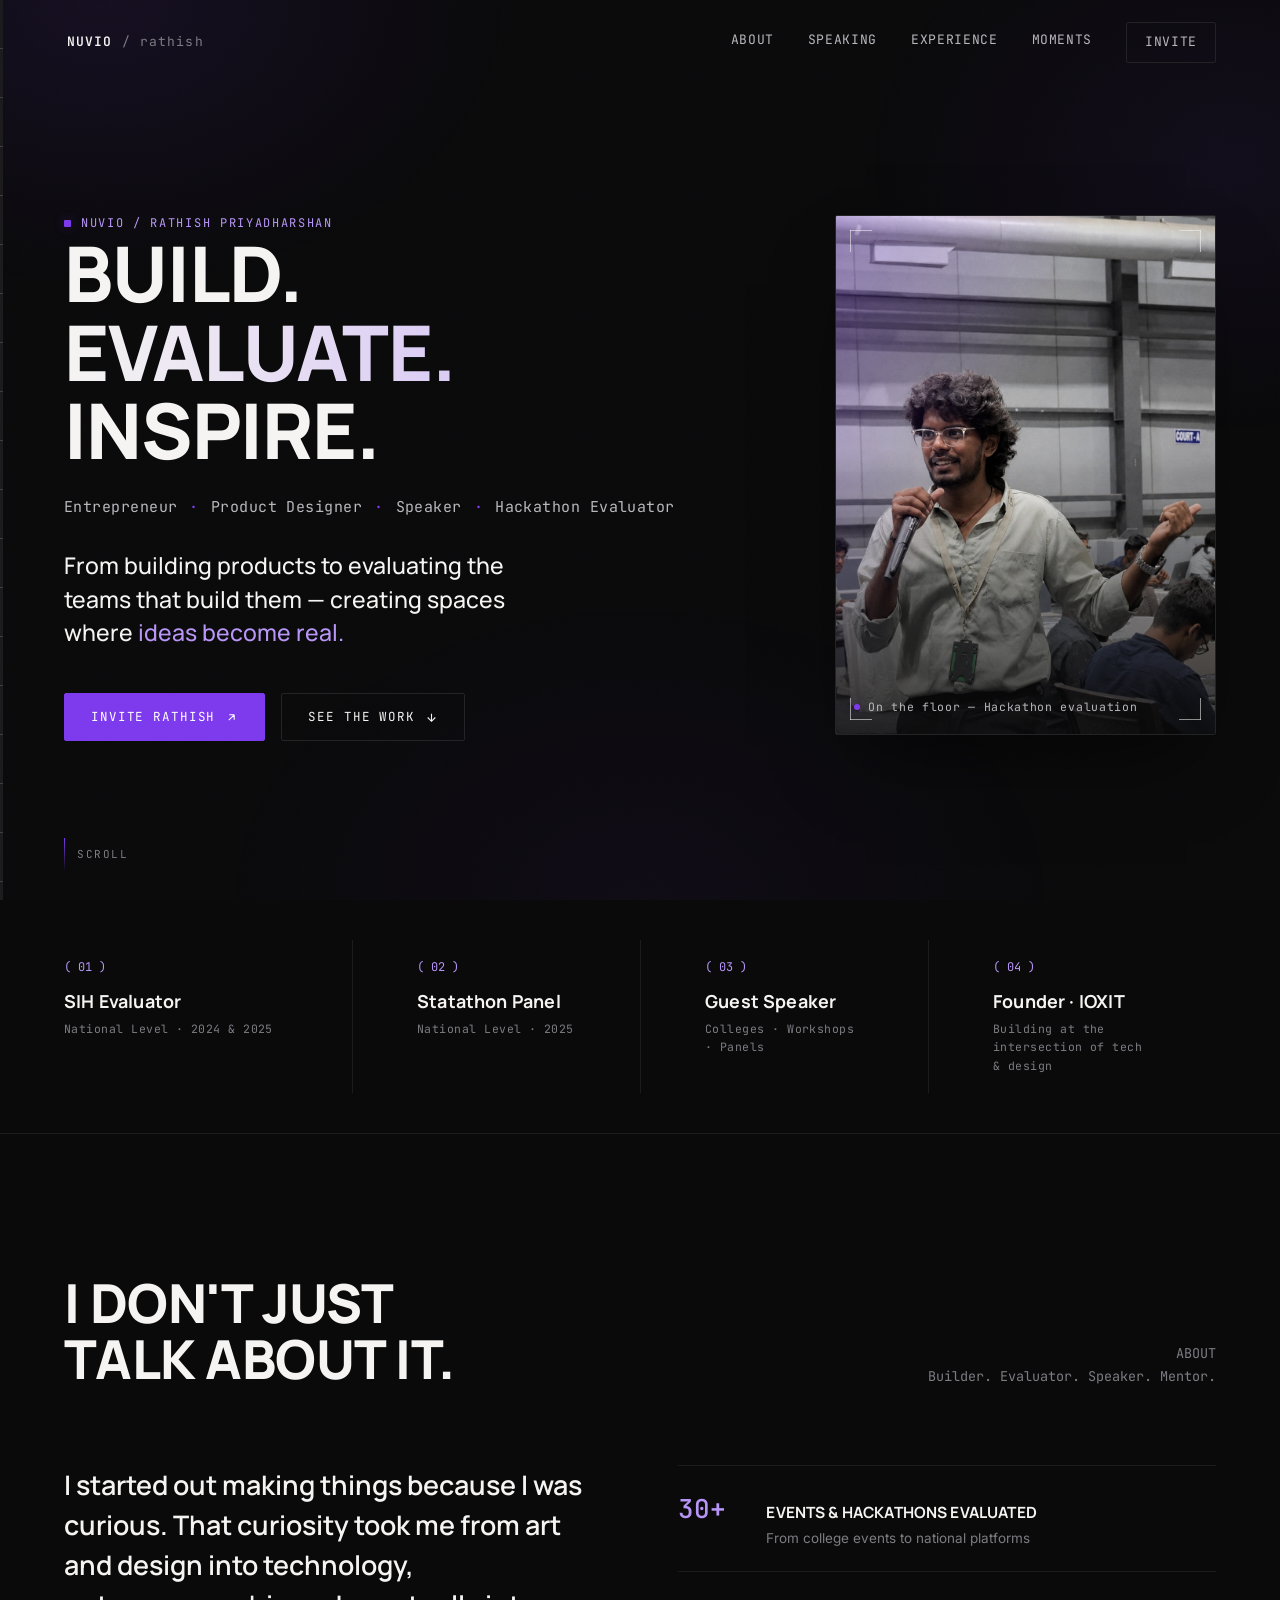
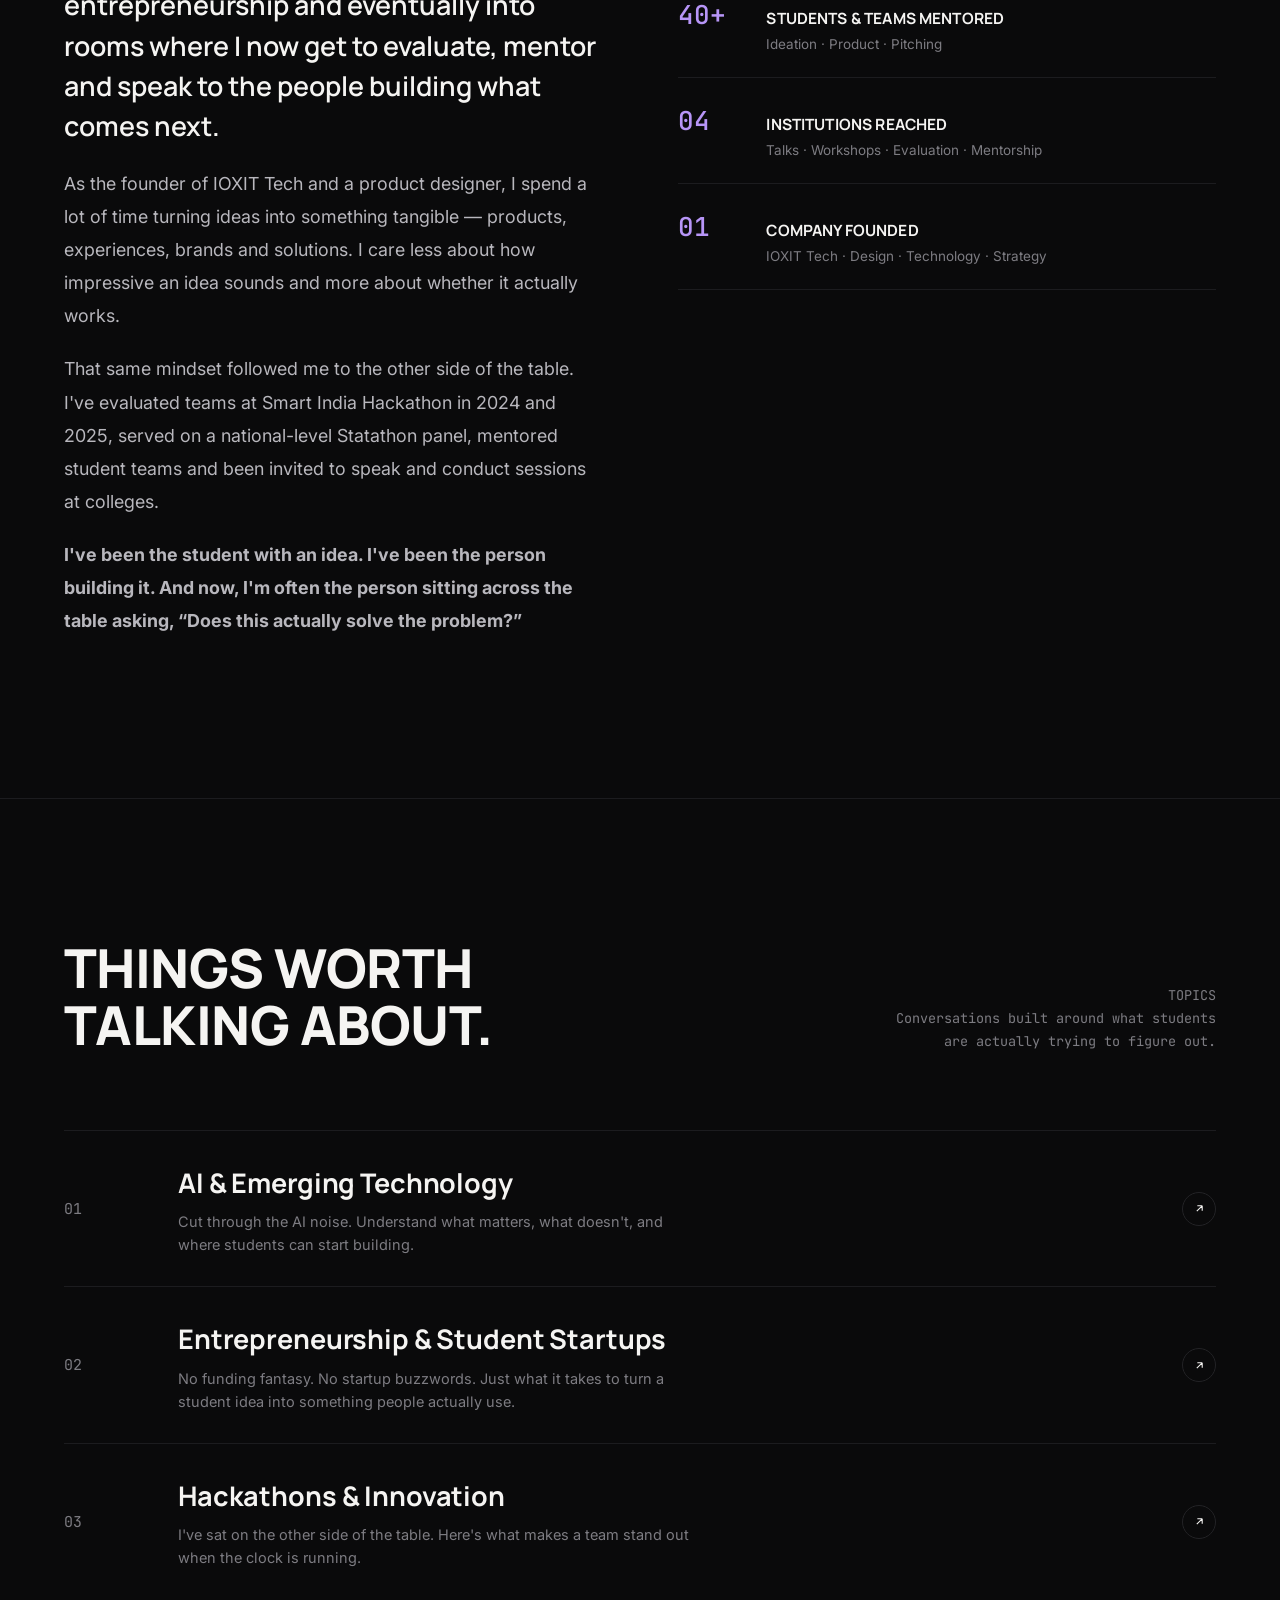
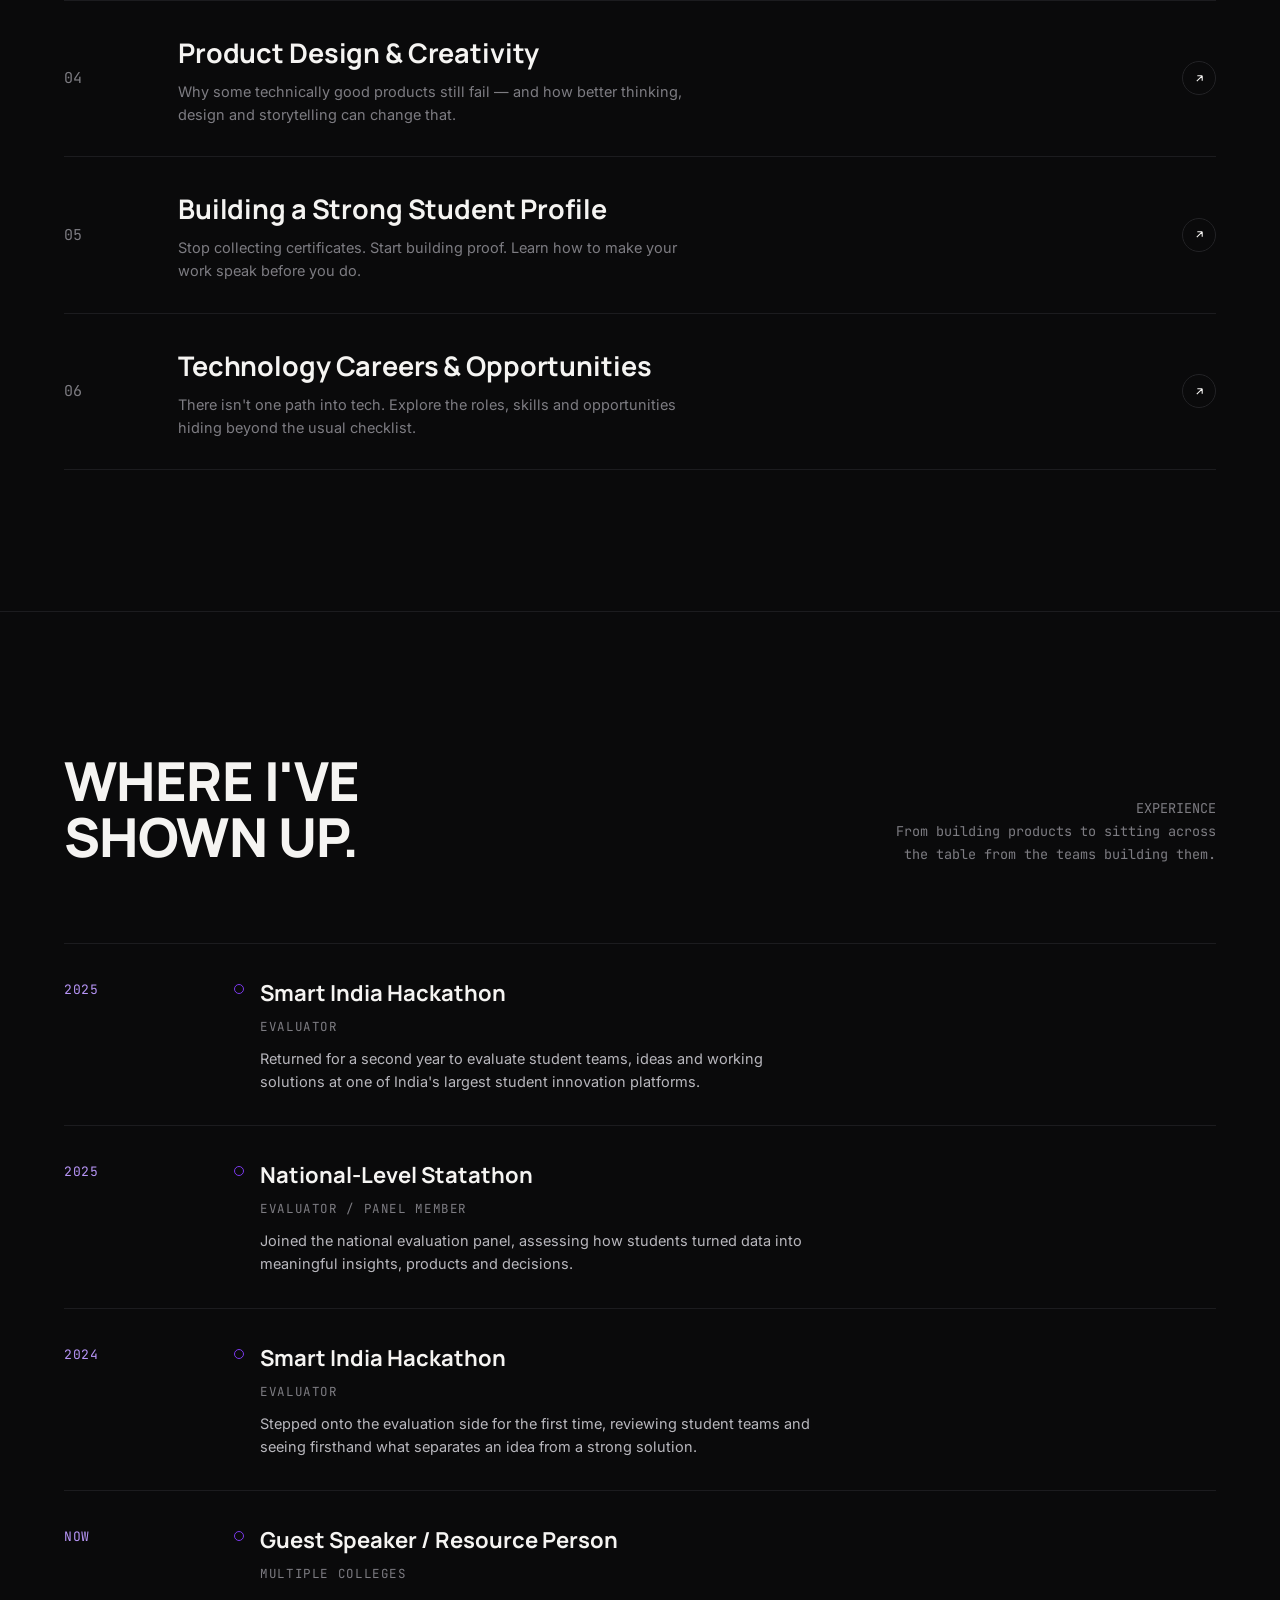
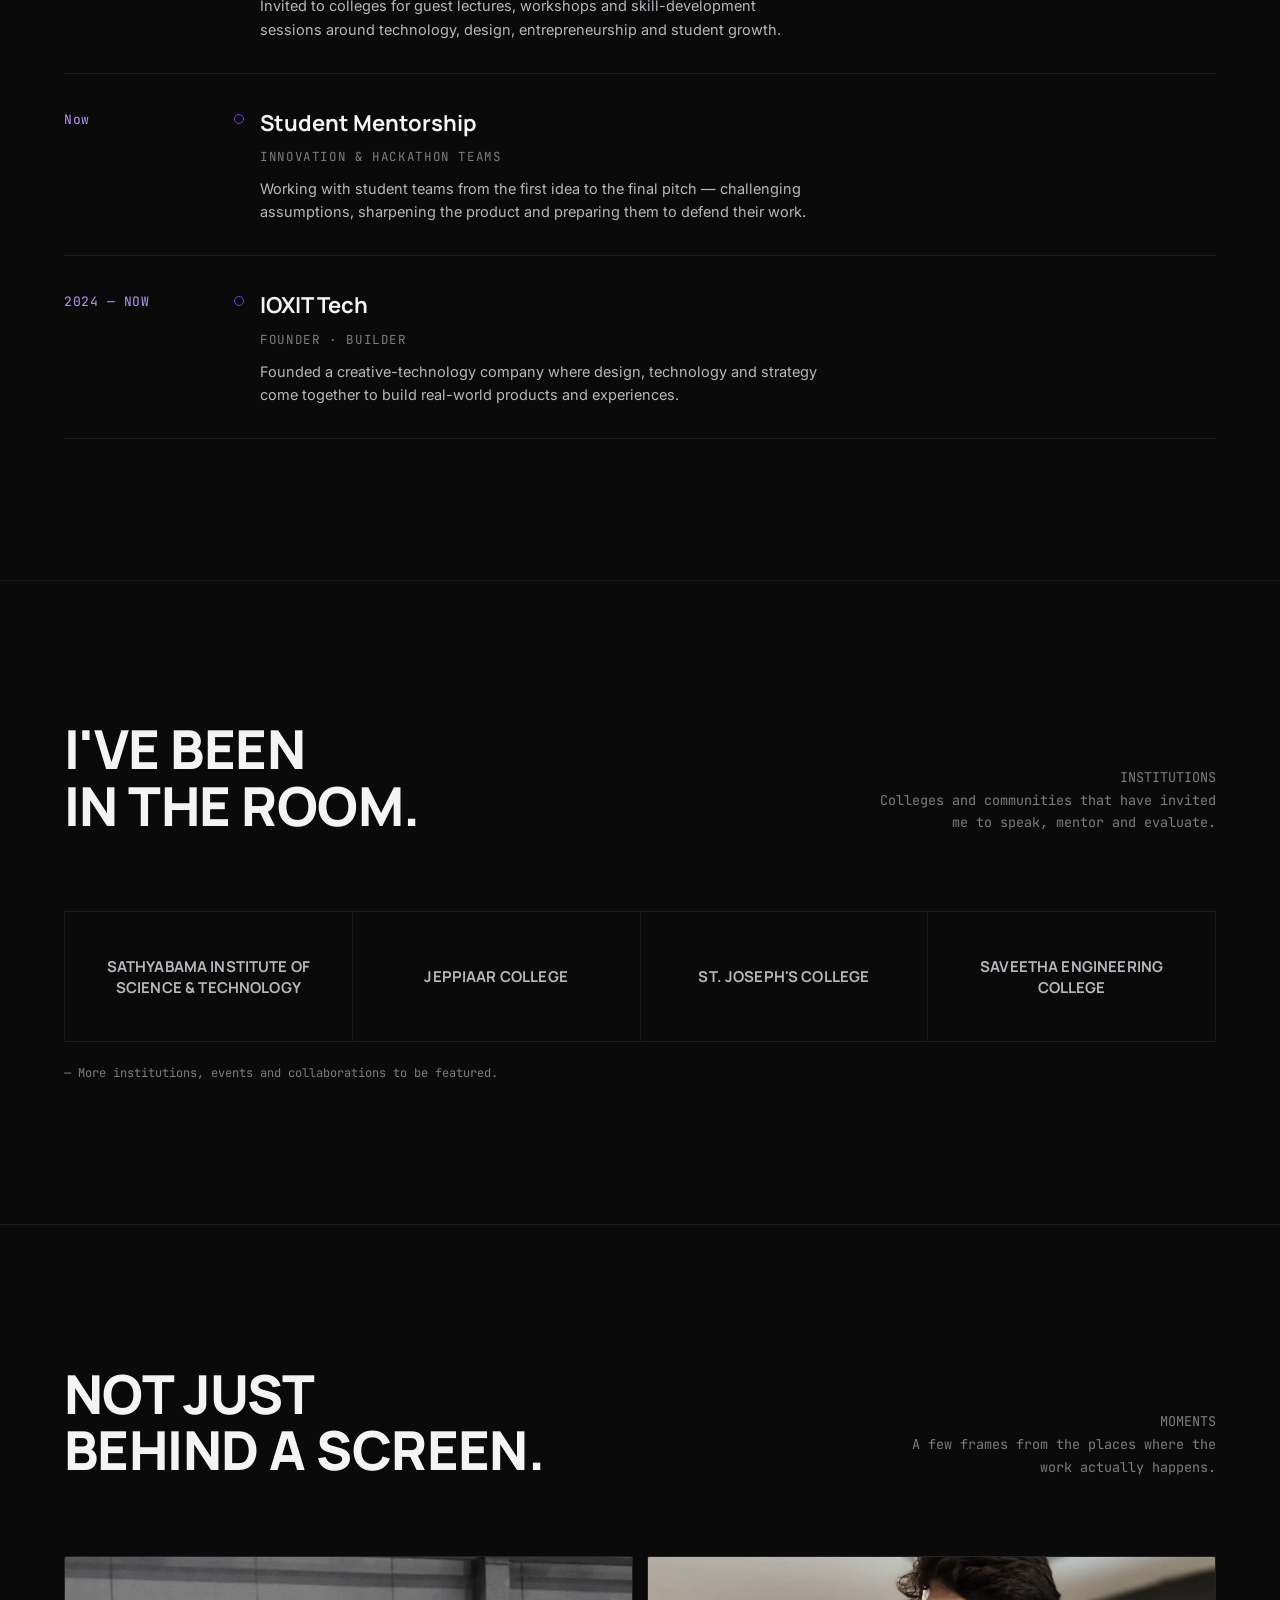
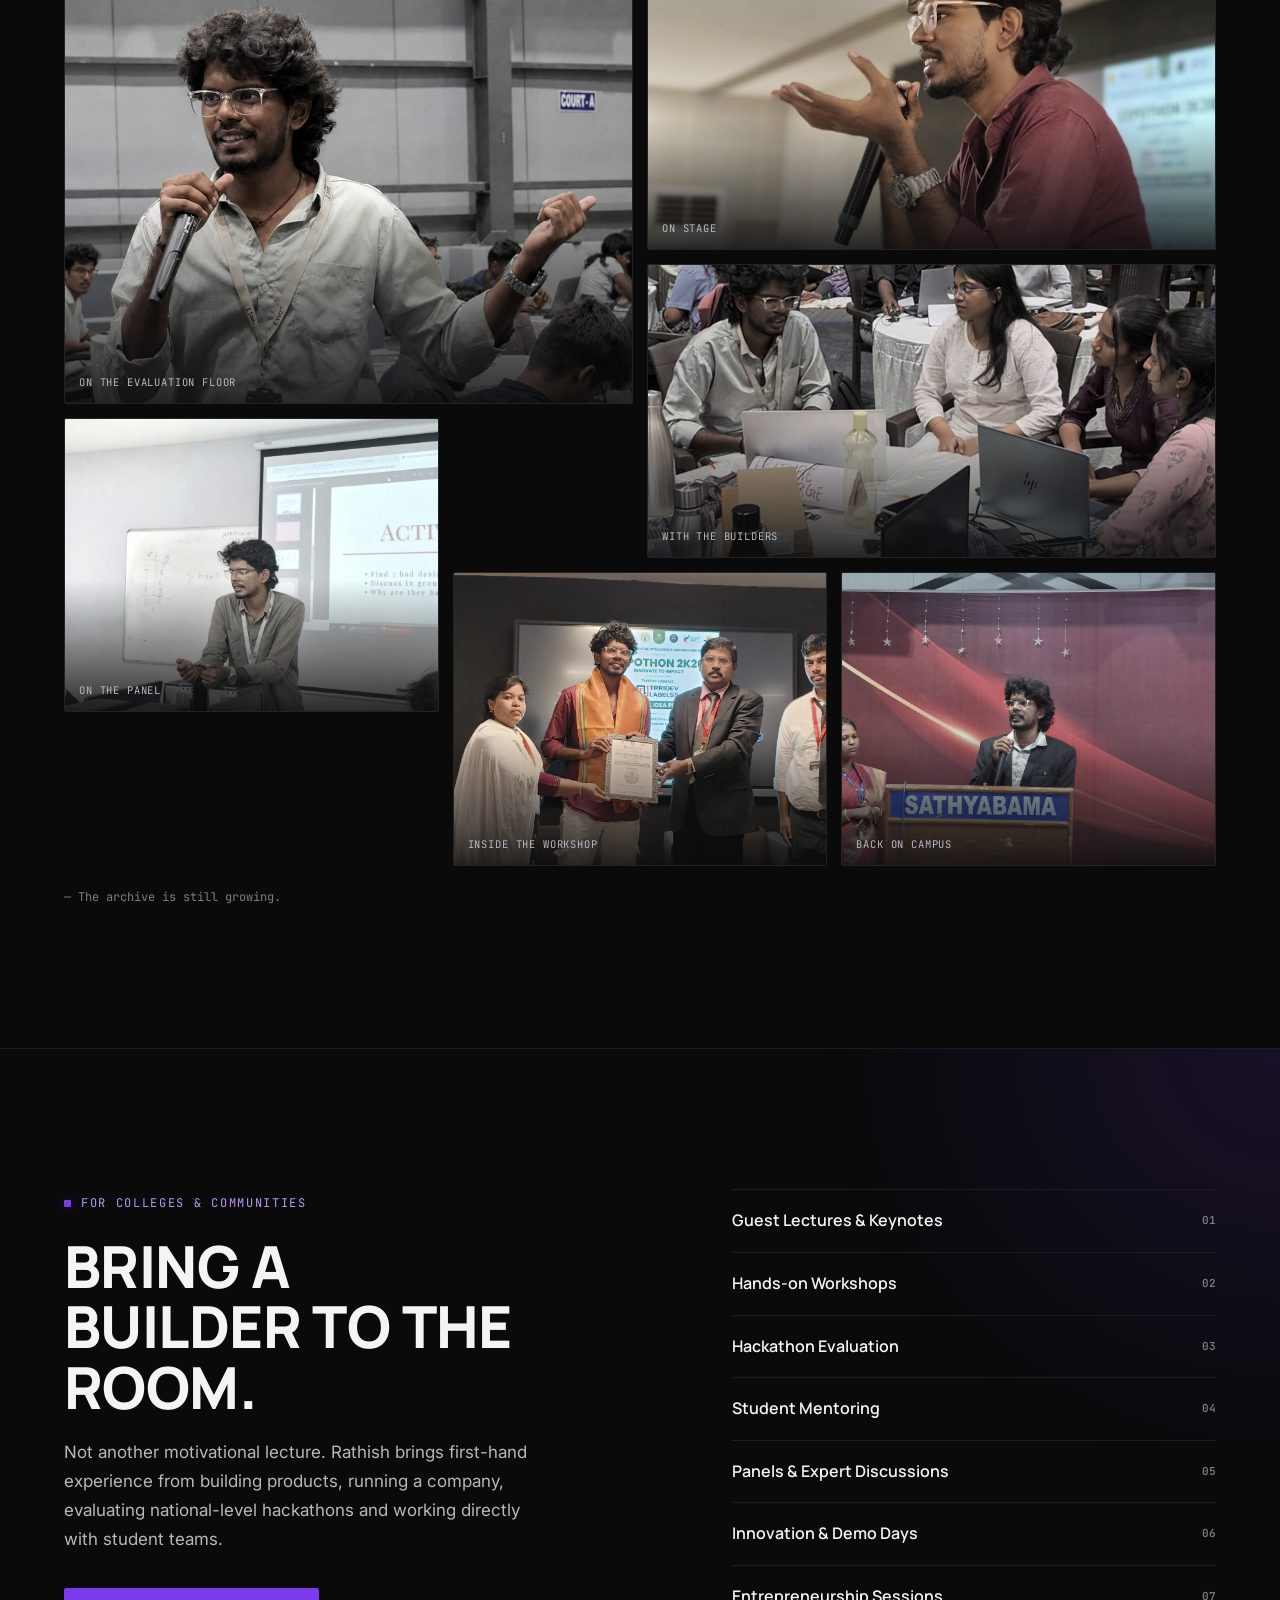
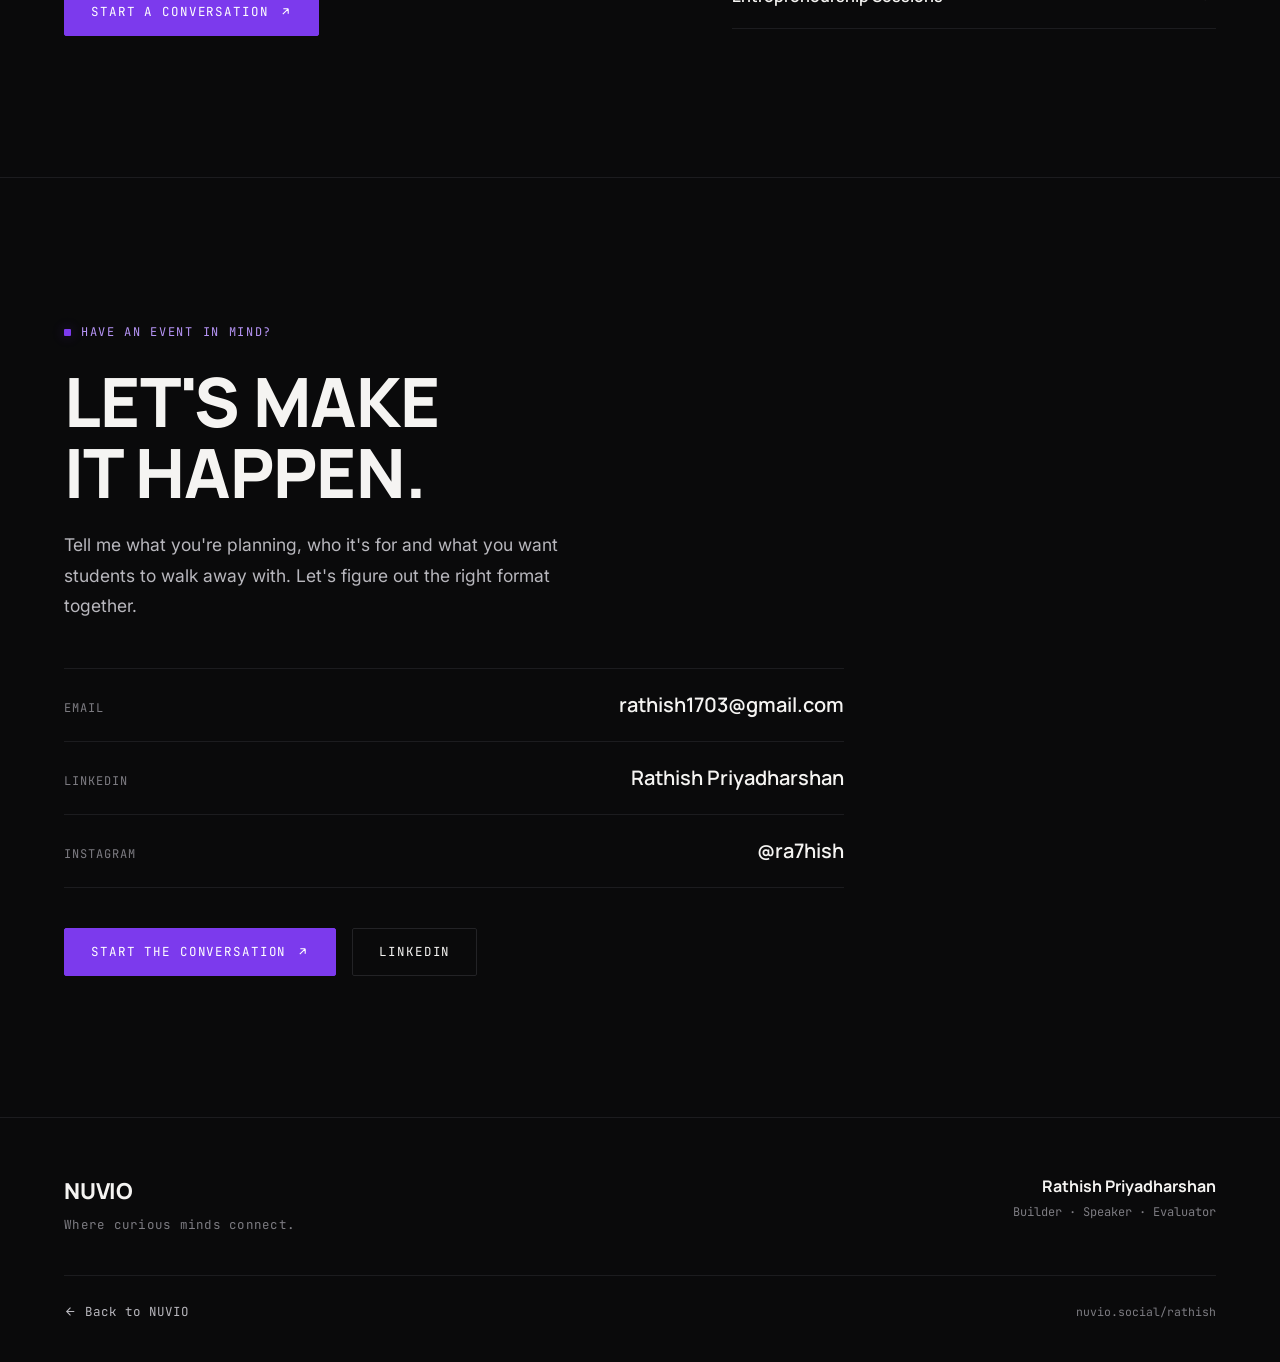
==== Rathish/index.html @ 97711b89 "Add files via upload" ====
<!DOCTYPE html>
<html lang="en">
<head>
<meta charset="UTF-8">
<meta name="viewport" content="width=device-width, initial-scale=1.0">
<title>Rathish Priyadharshan — Speaker Profile | NUVIO</title>
<meta name="description" content="Rathish Priyadharshan — entrepreneur, product designer, speaker and hackathon evaluator. Available for guest lectures, workshops, hackathon evaluation and student mentoring.">
<link rel="stylesheet" href="assets/styles.css">
</head>
<body>

<!-- Signature scroll-progress rail -->
<div class="eval-rail" aria-hidden="true"><div class="eval-rail__fill" id="railFill"></div></div>

<a href="#main" class="skip-link" style="position:absolute;left:-999px;top:0;background:#7C3AED;color:#fff;padding:10px 16px;z-index:100;">Skip to content</a>

<!-- NAV -->
<nav class="nav" id="siteNav">
  <div class="nav__brand"><b>NUVIO</b><span>/ rathish</span></div>
  <div class="nav__links">
    <a href="#about">About</a>
    <a href="#speaking">Speaking</a>
    <a href="#experience">Experience</a>
    <a href="#moments">Moments</a>
    <a href="#contact" class="btn btn-ghost" style="padding:9px 18px;">Invite</a>
  </div>
</nav>

<main id="main">

  <!-- HERO -->
  <header class="hero wrap">
    <div class="hero__grid">
      <div class="hero__copy">
        <span class="eyebrow">NUVIO / RATHISH PRIYADHARSHAN</span>
          <h1 class="hero__name">
            <span class="line"><span>Build.</span></span>
            <span class="line"><span>Evaluate.</span></span>
            <span class="line"><span>Inspire.</span></span>
          </h1>

          <p class="hero__subtitle">
            <span>Entrepreneur</span><span class="sep">·</span>
            <span>Product Designer</span><span class="sep">·</span>
            <span>Speaker</span><span class="sep">·</span>
            <span>Hackathon Evaluator</span>
          </p>

          <p class="hero__statement">
            From building products to evaluating the teams that build them —
            creating spaces where <em>ideas become real.</em>
          </p>
        <div class="hero__ctas">
          <a href="#contact" class="btn btn-primary">Invite Rathish
            <svg viewBox="0 0 24 24" fill="none" stroke="currentColor" stroke-width="2"><path d="M7 17L17 7M17 7H8M17 7V16"/></svg>
          </a>
          <a href="#experience" class="btn btn-ghost">See the work
            <svg viewBox="0 0 24 24" fill="none" stroke="currentColor" stroke-width="2"><path d="M12 5v14M5 12l7 7 7-7"/></svg>
          </a>
        </div>
      </div>

      <div class="hero__portrait reveal">
        <img src="assets/images/rathish-hero.jpg" alt="Rathish Priyadharshan speaking with a microphone while evaluating student teams at a hackathon.">
        <div class="hero__portrait-frame"></div>
        <span class="hero__portrait-tag">On the floor — Hackathon evaluation</span>
      </div>
    </div>

    <div class="hero__scroll"><span class="stem"></span>Scroll</div>
  </header>

  <!-- CREDIBILITY STRIP -->
  <section class="strip" aria-label="Credentials at a glance">
    <div class="wrap">
      <div class="strip__row reveal">
        <div class="strip__item">
          <span class="num">( 01 )</span>
          <div class="label">SIH Evaluator</div>
          <div class="sub">National Level · 2024 &amp; 2025</div>
        </div>

        <div class="strip__item">
          <span class="num">( 02 )</span>
          <div class="label">Statathon Panel</div>
          <div class="sub">National Level · 2025</div>
        </div>

        <div class="strip__item">
          <span class="num">( 03 )</span>
          <div class="label">Guest Speaker</div>
          <div class="sub">Colleges · Workshops · Panels</div>
        </div>

        <div class="strip__item">
          <span class="num">( 04 )</span>
          <div class="label">Founder · IOXIT</div>
          <div class="sub">Building at the intersection of tech &amp; design</div>
        </div>
      </div>
    </div>
  </section>

  <!-- ABOUT -->
  <section id="about">
    <div class="wrap">
      <div class="section-head reveal">
        <h2>I don't just<br>talk about it.</h2>
        <p class="meta">ABOUT<br>Builder. Evaluator. Speaker. Mentor.</p>
      </div>

      <div class="about__grid">
        <div class="about__body reveal">
          <p>I started out making things because I was curious. That curiosity took me from art and design into technology, entrepreneurship and eventually into rooms where I now get to evaluate, mentor and speak to the people building what comes next.</p>
          <p>As the founder of IOXIT Tech and a product designer, I spend a lot of time turning ideas into something tangible — products, experiences, brands and solutions. I care less about how impressive an idea sounds and more about whether it actually works.</p>
          <p>That same mindset followed me to the other side of the table. I've evaluated teams at Smart India Hackathon in 2024 and 2025, served on a national-level Statathon panel, mentored student teams and been invited to speak and conduct sessions at colleges.</p>
          <p><strong>I've been the student with an idea. I've been the person building it. And now, I'm often the person sitting across the table asking, “Does this actually solve the problem?”</strong></p>
        </div>

        <div class="about__facts reveal">
          <div class="fact">
            <span class="fnum">30+</span>
            <div>
              <div class="flabel">Events &amp; hackathons evaluated</div>
              <div class="fsub">From college events to national platforms</div>
            </div>
          </div>
          <div class="fact">
            <span class="fnum">40+</span>
            <div>
              <div class="flabel">Students &amp; teams mentored</div>
              <div class="fsub">Ideation · Product · Pitching</div>
            </div>
          </div>
          <div class="fact">
            <span class="fnum">04</span>
            <div>
              <div class="flabel">Institutions reached</div>
              <div class="fsub">Talks · Workshops · Evaluation · Mentorship</div>
            </div>
          </div>
          <div class="fact">
            <span class="fnum">01</span>
            <div>
              <div class="flabel">Company founded</div>
              <div class="fsub">IOXIT Tech · Design · Technology · Strategy</div>
            </div>
          </div>
        </div>
      </div>
    </div>
  </section>

  <!-- SPEAKING -->
  <section id="speaking">
    <div class="wrap">
      <div class="section-head reveal">
        <h2>Things worth<br>talking about.</h2>
        <p class="meta">TOPICS<br>Conversations built around what students are actually trying to figure out.</p>
      </div>

      <div class="speak-list reveal">
        <div class="speak-item">
          <span class="si-num">01</span>
          <div class="si-body">
            <h3>AI &amp; Emerging Technology</h3>
            <p>Cut through the AI noise. Understand what matters, what doesn't, and where students can start building.</p>
          </div>
          <span class="si-arrow"><svg viewBox="0 0 24 24" fill="none" stroke="currentColor" stroke-width="2"><path d="M7 17L17 7M17 7H8M17 7V16"/></svg></span>
        </div>
        <div class="speak-item">
          <span class="si-num">02</span>
          <div class="si-body">
            <h3>Entrepreneurship &amp; Student Startups</h3>
            <p>No funding fantasy. No startup buzzwords. Just what it takes to turn a student idea into something people actually use.</p>
          </div>
          <span class="si-arrow"><svg viewBox="0 0 24 24" fill="none" stroke="currentColor" stroke-width="2"><path d="M7 17L17 7M17 7H8M17 7V16"/></svg></span>
        </div>
        <div class="speak-item">
          <span class="si-num">03</span>
          <div class="si-body">
            <h3>Hackathons &amp; Innovation</h3>
            <p>I've sat on the other side of the table. Here's what makes a team stand out when the clock is running.</p>
          </div>
          <span class="si-arrow"><svg viewBox="0 0 24 24" fill="none" stroke="currentColor" stroke-width="2"><path d="M7 17L17 7M17 7H8M17 7V16"/></svg></span>
        </div>
        <div class="speak-item">
          <span class="si-num">04</span>
          <div class="si-body">
            <h3>Product Design &amp; Creativity</h3>
            <p>Why some technically good products still fail — and how better thinking, design and storytelling can change that.</p>
          </div>
          <span class="si-arrow"><svg viewBox="0 0 24 24" fill="none" stroke="currentColor" stroke-width="2"><path d="M7 17L17 7M17 7H8M17 7V16"/></svg></span>
        </div>
        <div class="speak-item">
          <span class="si-num">05</span>
          <div class="si-body">
            <h3>Building a Strong Student Profile</h3>
            <p>Stop collecting certificates. Start building proof. Learn how to make your work speak before you do.</p>
          </div>
          <span class="si-arrow"><svg viewBox="0 0 24 24" fill="none" stroke="currentColor" stroke-width="2"><path d="M7 17L17 7M17 7H8M17 7V16"/></svg></span>
        </div>
        <div class="speak-item">
          <span class="si-num">06</span>
          <div class="si-body">
            <h3>Technology Careers &amp; Opportunities</h3>
            <p>There isn't one path into tech. Explore the roles, skills and opportunities hiding beyond the usual checklist.</p>
          </div>
          <span class="si-arrow"><svg viewBox="0 0 24 24" fill="none" stroke="currentColor" stroke-width="2"><path d="M7 17L17 7M17 7H8M17 7V16"/></svg></span>
        </div>
      </div>
    </div>
  </section>

  <!-- EXPERIENCE -->
  <section id="experience">
    <div class="wrap">
      <div class="section-head reveal">
        <h2>Where I've<br>shown up.</h2>
        <p class="meta">EXPERIENCE<br>From building products to sitting across the table from the teams building them.</p>
      </div>

      <div class="timeline reveal">
        <div class="tl-item">
          <span class="tl-year">2025</span>
          <div class="tl-content">
            <h3>Smart India Hackathon</h3>
            <span class="tl-role">Evaluator</span>
            <p class="tl-desc">Returned for a second year to evaluate student teams, ideas and working solutions at one of India's largest student innovation platforms.</p>
          </div>
        </div>
        <div class="tl-item">
          <span class="tl-year">2025</span>
          <div class="tl-content">
            <h3>National-Level Statathon</h3>
            <span class="tl-role">Evaluator / Panel Member</span>
            <p class="tl-desc">Joined the national evaluation panel, assessing how students turned data into meaningful insights, products and decisions.</p>
          </div>
        </div>
        <div class="tl-item">
          <span class="tl-year">2024</span>
          <div class="tl-content">
            <h3>Smart India Hackathon</h3>
            <span class="tl-role">Evaluator</span>
            <p class="tl-desc">Stepped onto the evaluation side for the first time, reviewing student teams and seeing firsthand what separates an idea from a strong solution.</p>
          </div>
        </div>
        <div class="tl-item">
          <span class="tl-year">NOW</span>
          <div class="tl-content">
            <h3>Guest Speaker / Resource Person</h3>
            <span class="tl-role">Multiple Colleges</span>
            <p class="tl-desc">Invited to colleges for guest lectures, workshops and skill-development sessions around technology, design, entrepreneurship and student growth.</p>
          </div>
        </div>
        <div class="tl-item">
          <span class="tl-year">Now</span>
          <div class="tl-content">
            <h3>Student Mentorship</h3>
            <span class="tl-role">Innovation &amp; Hackathon Teams</span>
            <p class="tl-desc">Working with student teams from the first idea to the final pitch — challenging assumptions, sharpening the product and preparing them to defend their work.</p>
          </div>
        </div>
        <div class="tl-item">
          <span class="tl-year">2024 — NOW</span>
          <div class="tl-content">
            <h3>IOXIT Tech</h3>
            <span class="tl-role">Founder · Builder</span>
            <p class="tl-desc">Founded a creative-technology company where design, technology and strategy come together to build real-world products and experiences.</p>
          </div>
        </div>
      </div>
    </div>
  </section>

  <!-- INSTITUTIONS -->
  <section id="institutions">
    <div class="wrap">
      <div class="section-head reveal">
        <h2>I've been<br>in the room.</h2>
        <p class="meta">INSTITUTIONS<br>Colleges and communities that have invited me to speak, mentor and evaluate.</p>
      </div>

      <div class="inst-wall reveal">
        <div class="inst-item"><span class="iname">Sathyabama Institute of Science &amp; Technology</span></div>
        <div class="inst-item"><span class="iname">Jeppiaar College</span></div>
        <div class="inst-item"><span class="iname">St. Joseph's College</span></div>
        <div class="inst-item"><span class="iname">Saveetha Engineering College</span></div>
      </div>
      <p class="inst-note">— More institutions, events and collaborations to be featured.</p>
    </div>
  </section>

  <!-- MOMENTS / GALLERY -->
  <section id="moments">
    <div class="wrap">
      <div class="section-head reveal">
        <h2>Not just<br>behind a screen.</h2>
        <p class="meta">MOMENTS<br>A few frames from the places where the work actually happens.</p>
      </div>

      <div class="gallery reveal">
        <div class="g-item has-photo g-1">
          <img src="assets/images/rathish-hero.jpg" alt="Rathish Priyadharshan speaking into a microphone while evaluating student teams on a hackathon floor.">
          <span class="g-cap">On the evaluation floor</span>
        </div>
        <div class="g-item has-photo g-2">
          <img src="assets/images/rathish-stage.jpeg" alt="Rathish Priyadharshan speaking on stage during a college event.">
          <span class="g-cap">On stage</span>
        </div>
        <div class="g-item has-photo g-3">
          <img src="assets/images/rathish-mentoring.jpeg" alt="Rathish Priyadharshan mentoring a student team.">
          <span class="g-cap">With the builders</span>
        </div>
        <div class="g-item has-photo g-4">
          <img src="assets/images/rathish-panel.jpeg" alt="Rathish Priyadharshan participating in a panel discussion.">
          <span class="g-cap">On the panel</span>
        </div>

        <div class="g-item has-photo g-5">
          <img src="assets/images/rathish-workshop.jpeg" alt="Rathish Priyadharshan conducting a workshop for students.">
          <span class="g-cap">Inside the workshop</span>
        </div>
        <div class="g-item has-photo g-6">
          <img src="assets/images/rathish-college.jpeg" alt="Rathish Priyadharshan at a college event with students.">
          <span class="g-cap">Back on campus</span>
        </div>
      </div>
      <p class="inst-note">— The archive is still growing.</p>
    </div>
  </section>

  <!-- FOR INSTITUTIONS / CTA -->
  <section class="cta-section" id="invite">
    <div class="wrap">
      <div class="cta__grid">
        <div class="reveal">
          <span class="eyebrow" style="margin-bottom:22px; display:inline-flex;">FOR COLLEGES &amp; COMMUNITIES</span>
          <h2>Bring a<br>builder to the room.</h2>
          <p class="lead">Not another motivational lecture. Rathish brings first-hand experience from building products, running a company, evaluating national-level hackathons and working directly with student teams.</p>
          <a href="#contact" class="btn btn-primary">Start a conversation
            <svg viewBox="0 0 24 24" fill="none" stroke="currentColor" stroke-width="2"><path d="M7 17L17 7M17 7H8M17 7V16"/></svg>
          </a>
        </div>

        <div class="avail-list reveal">
          <div class="avail-item">Guest Lectures &amp; Keynotes <span class="tag">01</span></div>
          <div class="avail-item">Hands-on Workshops <span class="tag">02</span></div>
          <div class="avail-item">Hackathon Evaluation <span class="tag">03</span></div>
          <div class="avail-item">Student Mentoring <span class="tag">04</span></div>
          <div class="avail-item">Panels &amp; Expert Discussions <span class="tag">05</span></div>
          <div class="avail-item">Innovation &amp; Demo Days <span class="tag">06</span></div>
          <div class="avail-item">Entrepreneurship Sessions <span class="tag">07</span></div>
        </div>
      </div>
    </div>
  </section>

  <!-- CONTACT -->
  <section class="contact" id="contact">
    <div class="wrap">
      <div class="contact__inner reveal">
        <span class="eyebrow" style="margin-bottom:24px; display:inline-flex;">HAVE AN EVENT IN MIND?</span>
        <h2>Let's make<br>it happen.</h2>
        <p class="lead">Tell me what you're planning, who it's for and what you want students to walk away with. Let's figure out the right format together.</p>

        <div class="contact__rows">
          <div class="contact__row">
            <span class="c-label">Email</span>
            <a class="c-value" href="mailto:rathish1703@gmail.com">rathish1703@gmail.com</a>
          </div>
          <div class="contact__row">
            <span class="c-label">LinkedIn</span>
            <a class="c-value" href="https://www.linkedin.com/in/rathish-priyadharshan-739681249/" target="_blank" rel="noopener">Rathish Priyadharshan</a>
          </div>
          <div class="contact__row">
            <span class="c-label">Instagram</span>
            <a class="c-value" href="https://instagram.com/ra7hish" target="_blank" rel="noopener">@ra7hish</a>
          </div>
        </div>

        <div class="contact__ctas">
          <a href="mailto:rathish1703@gmail.com?subject=Speaker%20Invitation%20—%20Rathish%20Priyadharshan&body=Hi%20Rathish%2C%0A%0AWe'd%20like%20to%20invite%20you%20for%20..." class="btn btn-primary">Start the conversation
            <svg viewBox="0 0 24 24" fill="none" stroke="currentColor" stroke-width="2"><path d="M7 17L17 7M17 7H8M17 7V16"/></svg>
          </a>
          <a href="https://www.linkedin.com/in/rathish-priyadharshan-739681249/" target="_blank" rel="noopener" class="btn btn-ghost">LinkedIn</a>
        </div>
      </div>
    </div>
  </section>

</main>

<!-- FOOTER -->
<footer class="wrap">
  <div class="footer__top">
    <div class="footer__brand">NUVIO<span class="tag">Where curious minds connect.</span></div>
    <div class="footer__profile">
      <div class="fp-name">Rathish Priyadharshan</div>
      <div class="fp-role">Builder · Speaker · Evaluator</div>
    </div>
  </div>
  <div class="footer__bottom">
    <a href="https://nuvio.social" class="footer__back">
      <svg viewBox="0 0 24 24" width="13" height="13" fill="none" stroke="currentColor" stroke-width="2"><path d="M19 12H5M12 19l-7-7 7-7"/></svg>
      Back to NUVIO
    </a>
    <span class="footer__meta">nuvio.social/rathish</span>
  </div>
</footer>

<script src="assets/script.js"></script>
</body>
</html>
---- Rathish/assets/styles.css ----
/* ============================================================
   RATHISH PRIYADHARSHAN — SPEAKER PROFILE
   NUVIO / nuvio.social/rathish
   ============================================================ */

/* ---------- Fonts ---------- */
@import url('https://fonts.googleapis.com/css2?family=Manrope:wght@400;500;600;700;800&family=Inter:wght@400;500;600&family=JetBrains+Mono:wght@400;500&display=swap');

/* ---------- Design tokens ---------- */
:root {
  /* color */
  --bg: #0a0a0b;
  --surface: #131316;
  --surface-2: #1a1a1e;
  --border: #232326;
  --border-soft: #1c1c1f;
  --text: #f5f4f2;
  --text-dim: #b8b7bd;
  --text-mute: #7d7c82;
  --accent: #7c3aed;
  --accent-soft: #7c3aed33;
  --accent-glow: #7c3aed22;
  --accent-text: #b795f7;

  /* type */
  --font-display: 'Manrope', sans-serif;
  --font-body: 'Inter', sans-serif;
  --font-mono: 'JetBrains Mono', monospace;

  /* layout */
  --edge: clamp(20px, 5vw, 64px);
  --section-pad: clamp(72px, 11vw, 160px);
  --radius: 2px;
  --max: 1360px;
  --rail-w: 3px;
}

* { box-sizing: border-box; }
html { scroll-behavior: smooth; }

@media (prefers-reduced-motion: reduce) {
  html { scroll-behavior: auto; }
  *, *::before, *::after {
    animation-duration: 0.001ms !important;
    animation-iteration-count: 1 !important;
    transition-duration: 0.001ms !important;
    scroll-behavior: auto !important;
  }
}

body {
  margin: 0;
  background: var(--bg);
  color: var(--text);
  font-family: var(--font-body);
  font-size: 16px;
  line-height: 1.6;
  -webkit-font-smoothing: antialiased;
  -moz-osx-font-smoothing: grayscale;
  overflow-x: hidden;
  position: relative;
}

/* ambient depth — very low-key mesh glow, fixed so it drifts subtly behind content */
body::after {
  content: "";
  position: fixed;
  inset: 0;
  z-index: 0;
  pointer-events: none;
  background:
    radial-gradient(680px 480px at 8% 0%, rgba(124,58,237,0.10), transparent 60%),
    radial-gradient(560px 420px at 96% 18%, rgba(124,58,237,0.07), transparent 65%),
    radial-gradient(700px 500px at 50% 100%, rgba(124,58,237,0.05), transparent 60%);
}
.nav, main, footer { position: relative; z-index: 1; }

/* grain texture */
body::before {
  content: "";
  position: fixed;
  inset: 0;
  z-index: 2;
  pointer-events: none;
  opacity: 0.035;
  mix-blend-mode: overlay;
  background-image: url("data:image/svg+xml,%3Csvg xmlns='http://www.w3.org/2000/svg' width='120' height='120'%3E%3Cfilter id='n'%3E%3CfeTurbulence type='fractalNoise' baseFrequency='0.9' numOctaves='2' stitchTiles='stitch'/%3E%3C/filter%3E%3Crect width='100%25' height='100%25' filter='url(%23n)'/%3E%3C/svg%3E");
}

img { max-width: 100%; display: block; }
a { color: inherit; text-decoration: none; }
ul { list-style: none; margin: 0; padding: 0; }
h1, h2, h3, h4, p { margin: 0; }
button { font: inherit; cursor: pointer; }
::selection { background: var(--accent); color: #fff; }

.wrap {
  max-width: var(--max);
  margin: 0 auto;
  padding-left: var(--edge);
  padding-right: var(--edge);
}

.eyebrow {
  font-family: var(--font-mono);
  font-size: 12px;
  letter-spacing: 0.14em;
  text-transform: uppercase;
  color: var(--accent-text);
  display: inline-flex;
  align-items: center;
  gap: 10px;
}
.eyebrow::before {
  content: "";
  width: 7px;
  height: 7px;
  background: var(--accent);
  border-radius: 1px;
  display: inline-block;
  box-shadow: 0 0 12px 2px var(--accent-glow);
}

.idx-tag {
  font-family: var(--font-mono);
  font-size: 12px;
  color: var(--text-mute);
  letter-spacing: 0.06em;
}

/* ---------- Evaluation rail (signature scroll element) ---------- */
.eval-rail {
  position: fixed;
  top: 0;
  left: 0;
  width: var(--rail-w);
  height: 100vh;
  background: var(--border-soft);
  z-index: 60;
  background-image: repeating-linear-gradient(180deg, transparent 0 48px, rgba(245,244,242,0.16) 48px 49px);
}
.eval-rail__fill {
  width: 100%;
  height: 0%;
  background: linear-gradient(180deg, var(--accent), #b795f7);
  box-shadow: 0 0 16px 1px var(--accent-glow);
  transition: height 0.08s linear;
  position: relative;
}
.eval-rail__fill::after {
  content: "";
  position: absolute;
  left: -3px; right: -3px; bottom: 0;
  height: 9px;
  background: #fff;
  box-shadow: 0 0 10px 2px var(--accent-glow);
  clip-path: polygon(50% 100%, 0 0, 100% 0);
}
@media (max-width: 780px) {
  .eval-rail { display: none; }
}

/* ---------- Nav ---------- */
.nav {
  position: fixed;
  top: 0; left: 0; right: 0;
  z-index: 50;
  padding: 22px var(--edge);
  padding-left: calc(var(--edge) + var(--rail-w));
  display: flex;
  align-items: center;
  justify-content: space-between;
  border-bottom: 1px solid transparent;
  transition: background 0.35s ease, border-color 0.35s ease, backdrop-filter 0.35s ease;
}
.nav.is-scrolled {
  background: rgba(10, 10, 11, 0.72);
  backdrop-filter: blur(14px);
  -webkit-backdrop-filter: blur(14px);
  border-bottom: 1px solid var(--border);
}
.nav__brand {
  display: flex;
  align-items: baseline;
  gap: 10px;
  font-family: var(--font-mono);
  font-size: 13px;
  letter-spacing: 0.08em;
  color: var(--text-dim);
}
.nav__brand b {
  color: var(--text);
  font-weight: 600;
}
.nav__brand span {
  color: var(--text-mute);
}
.nav__links {
  display: flex;
  align-items: center;
  gap: 34px;
}
.nav__links a {
  font-size: 13px;
  font-family: var(--font-mono);
  letter-spacing: 0.05em;
  color: var(--text-dim);
  text-transform: uppercase;
  position: relative;
  padding-bottom: 4px;
}
.nav__links a::after {
  content: "";
  position: absolute;
  left: 0; bottom: 0;
  width: 0;
  height: 1px;
  background: var(--accent);
  transition: width 0.25s ease;
}
.nav__links a:hover::after { width: 100%; }
.nav__links a:hover { color: var(--text); }
@media (max-width: 860px) {
  .nav__links a:not(.btn) { display: none; }
}

/* ---------- Buttons ---------- */
.btn {
  font-family: var(--font-mono);
  font-size: 12.5px;
  letter-spacing: 0.07em;
  text-transform: uppercase;
  padding: 13px 26px;
  border-radius: var(--radius);
  display: inline-flex;
  align-items: center;
  gap: 10px;
  transition: transform 0.25s ease, background 0.25s ease, border-color 0.25s ease, color 0.25s ease;
  white-space: nowrap;
}
.btn-primary {
  background: var(--accent);
  color: #fff;
  border: 1px solid var(--accent);
}
.btn-primary:hover {
  background: #6c2fd9;
  transform: translateY(-2px);
}
.btn-ghost {
  background: transparent;
  color: var(--text);
  border: 1px solid var(--border);
}
.btn-ghost:hover {
  border-color: var(--accent);
  color: var(--accent-text);
  transform: translateY(-2px);
}
.btn svg { width: 13px; height: 13px; transition: transform 0.25s ease; }
.btn:hover svg { transform: translate(2px, -2px); }

/* ---------- Hero ---------- */
.hero {
  min-height: 100svh;
  display: flex;
  align-items: center;
  padding-top: 110px;
  padding-bottom: 60px;
  position: relative;
}
.hero__grid {
  display: grid;
  grid-template-columns: minmax(0, 1.3fr) minmax(0, 0.7fr);
  gap: clamp(30px, 5vw, 70px);
  align-items: center;
  width: 100%;
}
.hero__copy, .hero__portrait { min-width: 0; }
.hero__eyebrow { margin-bottom: 28px; }
.hero__name {
  font-family: var(--font-display);
  font-weight: 800;
  font-size: clamp(40px, 6vw, 82px);
  line-height: 1.02;
  letter-spacing: -0.015em;
  text-transform: uppercase;
}
.hero__name .line {
  display: block;
  overflow: hidden;
}
.hero__name .line span {
  display: block;
  transform: translateY(110%);
  animation: riseUp 0.9s cubic-bezier(.19,1,.22,1) forwards;
}
.hero__name .line:nth-child(2) span {
  animation-delay: 0.08s;
  background: linear-gradient(90deg, #f5f4f2, #b795f7 130%);
  -webkit-background-clip: text;
  background-clip: text;
  color: transparent;
}
@keyframes riseUp {
  to { transform: translateY(0); }
}
.hero__subtitle {
  margin-top: 26px;
  font-family: var(--font-mono);
  font-size: clamp(13px, 1.5vw, 15px);
  color: var(--text-dim);
  letter-spacing: 0.03em;
  display: flex;
  flex-wrap: wrap;
  gap: 8px 12px;
}
.hero__subtitle .sep { color: var(--accent); }
.hero__statement {
  margin-top: 30px;
  max-width: 480px;
  font-family: var(--font-display);
  font-weight: 500;
  font-size: clamp(19px, 2vw, 23px);
  line-height: 1.45;
  color: var(--text);
}
.hero__statement em {
  font-style: normal;
  color: var(--accent-text);
}
.hero__ctas {
  margin-top: 44px;
  display: flex;
  gap: 16px;
  flex-wrap: wrap;
}

.hero__portrait {
  position: relative;
  aspect-ratio: 3 / 4.1;
  border-radius: var(--radius);
  overflow: hidden;
  border: 1px solid var(--border);
  isolation: isolate;
  box-shadow: 0 40px 80px -30px rgba(0,0,0,0.7);
}
.hero__portrait img {
  width: 100%;
  height: 100%;
  object-fit: cover;
  object-position: 50% 18%;
  filter: grayscale(0.18) contrast(1.06);
  transform: scale(1.06);
  transition: transform 1.4s cubic-bezier(.19,1,.22,1), filter 1.4s ease;
}
.hero__portrait:hover img {
  transform: scale(1.0);
  filter: grayscale(0) contrast(1.04);
}
.hero__portrait::after {
  content: "";
  position: absolute;
  inset: 0;
  background:
    linear-gradient(180deg, rgba(10,10,11,0) 45%, rgba(10,10,11,0.85) 100%),
    linear-gradient(115deg, rgba(124,58,237,0.28) 0%, rgba(10,10,11,0) 42%);
  z-index: 1;
}
.hero__portrait-tag {
  position: absolute;
  left: 18px;
  bottom: 18px;
  z-index: 2;
  font-family: var(--font-mono);
  font-size: 11.5px;
  color: var(--text-dim);
  letter-spacing: 0.06em;
  display: flex;
  align-items: center;
  gap: 8px;
}
.hero__portrait-tag::before {
  content: "";
  width: 6px; height: 6px;
  border-radius: 50%;
  background: var(--accent);
  box-shadow: 0 0 10px 2px var(--accent-glow);
}
.hero__portrait-frame {
  position: absolute;
  inset: 14px;
  z-index: 2;
  pointer-events: none;
}
/* judge's-viewfinder corner brackets, in place of a plain rectangle */
.hero__portrait-frame {
  --bl: 22px;
  background:
    linear-gradient(rgba(245,244,242,0.55), rgba(245,244,242,0.55)) 0 0 / var(--bl) 1px no-repeat,
    linear-gradient(rgba(245,244,242,0.55), rgba(245,244,242,0.55)) 0 0 / 1px var(--bl) no-repeat,
    linear-gradient(rgba(245,244,242,0.55), rgba(245,244,242,0.55)) 100% 0 / var(--bl) 1px no-repeat,
    linear-gradient(rgba(245,244,242,0.55), rgba(245,244,242,0.55)) 100% 0 / 1px var(--bl) no-repeat,
    linear-gradient(rgba(245,244,242,0.55), rgba(245,244,242,0.55)) 0 100% / var(--bl) 1px no-repeat,
    linear-gradient(rgba(245,244,242,0.55), rgba(245,244,242,0.55)) 0 100% / 1px var(--bl) no-repeat,
    linear-gradient(rgba(245,244,242,0.55), rgba(245,244,242,0.55)) 100% 100% / var(--bl) 1px no-repeat,
    linear-gradient(rgba(245,244,242,0.55), rgba(245,244,242,0.55)) 100% 100% / 1px var(--bl) no-repeat;
}

.hero__scroll {
  position: absolute;
  bottom: 28px;
  left: var(--edge);
  display: flex;
  align-items: center;
  gap: 12px;
  font-family: var(--font-mono);
  font-size: 11px;
  letter-spacing: 0.14em;
  text-transform: uppercase;
  color: var(--text-mute);
}
.hero__scroll .stem {
  width: 1px;
  height: 34px;
  background: linear-gradient(180deg, var(--accent), transparent);
  position: relative;
  overflow: hidden;
}
.hero__scroll .stem::after {
  content: "";
  position: absolute;
  top: -100%; left: 0;
  width: 100%; height: 100%;
  background: var(--text);
  animation: scrollDrip 2.2s ease-in-out infinite;
}
@keyframes scrollDrip {
  0% { top: -100%; }
  60% { top: 100%; }
  100% { top: 100%; }
}
@media (max-width: 860px) {
  .hero__scroll { display: none; }
}

@media (max-width: 900px) {
  .hero__grid { grid-template-columns: 1fr; }
  .hero__portrait { order: -1; aspect-ratio: 4/3; max-width: 420px; }
  .hero { padding-top: 130px; }
}

/* ---------- Section shell ---------- */
section {
  padding: var(--section-pad) 0;
  border-bottom: 1px solid var(--border-soft);
  position: relative;
}
.section-head {
  display: grid;
  grid-template-columns: 1fr 1fr;
  gap: 30px;
  align-items: end;
  margin-bottom: clamp(46px, 6vw, 84px);
}
.section-head h2 {
  font-family: var(--font-display);
  font-weight: 800;
  font-size: clamp(32px, 4.2vw, 54px);
  line-height: 1.05;
  letter-spacing: -0.01em;
  text-transform: uppercase;
}
.section-head .meta {
  font-family: var(--font-mono);
  font-size: 13.5px;
  color: var(--text-mute);
  line-height: 1.7;
  justify-self: end;
  text-align: right;
  max-width: 340px;
}
@media (max-width: 760px) {
  .section-head { grid-template-columns: 1fr; }
  .section-head .meta { justify-self: start; text-align: left; }
}

.reveal {
  opacity: 0;
  transform: translateY(24px);
  transition: opacity 0.7s cubic-bezier(.19,1,.22,1), transform 0.7s cubic-bezier(.19,1,.22,1);
}
.reveal.is-visible {
  opacity: 1;
  transform: translateY(0);
}

/* ---------- Credibility strip ---------- */
.strip {
  padding: 40px 0;
}
.strip__row {
  display: grid;
  grid-template-columns: repeat(4, 1fr);
}
.strip__item {
  padding: 18px var(--edge);
  border-left: 1px solid var(--border-soft);
  transition: transform 0.3s ease;
}
.strip__item:first-child { border-left: none; padding-left: 0; }
.strip__item:hover { transform: translateY(-3px); }
.strip__item .num {
  font-family: var(--font-mono);
  font-size: 12px;
  color: var(--accent-text);
  margin-bottom: 10px;
  display: block;
}
.strip__item .label {
  font-family: var(--font-display);
  font-weight: 700;
  font-size: clamp(15px, 1.4vw, 18px);
  letter-spacing: 0.01em;
}
.strip__item .sub {
  margin-top: 4px;
  font-family: var(--font-mono);
  font-size: 11.5px;
  color: var(--text-mute);
  letter-spacing: 0.04em;
}
@media (max-width: 860px) {
  .strip__row { grid-template-columns: 1fr 1fr; row-gap: 30px; }
  .strip__item:nth-child(3) { border-left: none; padding-left: 0; }
  .strip__item:first-child, .strip__item:nth-child(3) { grid-column: 1; }
}
@media (max-width: 520px) {
  .strip__row { grid-template-columns: 1fr; }
  .strip__item { border-left: none !important; padding-left: 0 !important; border-top: 1px solid var(--border-soft); padding-top: 22px;}
  .strip__item:first-child { border-top: none; padding-top: 0; }
}

/* ---------- About ---------- */
.about__grid {
  display: grid;
  grid-template-columns: 1fr 1fr;
  gap: clamp(40px, 6vw, 90px);
}
.about__body p {
  font-family: var(--font-body);
  font-size: clamp(16px, 1.4vw, 18.5px);
  line-height: 1.85;
  color: var(--text-dim);
  margin-bottom: 20px;
}
.about__body p:first-child {
  font-family: var(--font-display);
  font-weight: 600;
  font-size: clamp(20px, 2.1vw, 27px);
  line-height: 1.5;
  color: var(--text);
}
.about__facts {
  display: flex;
  flex-direction: column;
  gap: 0;
}
.fact {
  padding: 22px 0;
  border-top: 1px solid var(--border-soft);
  display: grid;
  grid-template-columns: 70px 1fr;
  gap: 18px;
  align-items: baseline;
  transition: padding-left 0.3s ease;
}
.fact:hover { padding-left: 10px; }
.fact:hover .fnum { text-shadow: 0 0 18px var(--accent-glow); }
.about__facts .fact:last-child { border-bottom: 1px solid var(--border-soft); }
.fact .fnum {
  font-family: var(--font-mono);
  font-size: 26px;
  font-weight: 500;
  color: var(--accent-text);
  transition: text-shadow 0.3s ease;
}
.fact .flabel {
  font-family: var(--font-display);
  font-weight: 700;
  font-size: 15.5px;
  text-transform: uppercase;
  letter-spacing: 0.01em;
}
.fact .fsub {
  margin-top: 4px;
  font-family: var(--font-body);
  font-size: 13.5px;
  color: var(--text-mute);
  line-height: 1.5;
}

/* ---------- Speaking ---------- */
.speak-list { border-top: 1px solid var(--border-soft); }
.speak-item {
  display: grid;
  grid-template-columns: 90px 1fr auto;
  align-items: center;
  gap: 24px;
  padding: 30px 0;
  border-bottom: 1px solid var(--border-soft);
  transition: padding-left 0.35s ease;
}
.speak-item:hover { padding-left: 12px; }
.speak-item .si-num {
  font-family: var(--font-mono);
  font-size: 15px;
  color: var(--text-mute);
}
.speak-item:hover .si-num { color: var(--accent-text); }
.speak-item .si-body h3 {
  font-family: var(--font-display);
  font-weight: 700;
  font-size: clamp(19px, 2.2vw, 27px);
  letter-spacing: -0.005em;
}
.speak-item .si-body p {
  margin-top: 6px;
  font-family: var(--font-body);
  font-size: 14.5px;
  color: var(--text-mute);
  max-width: 520px;
}
.speak-item .si-arrow {
  width: 34px; height: 34px;
  border: 1px solid var(--border);
  border-radius: 50%;
  display: flex;
  align-items: center;
  justify-content: center;
  flex-shrink: 0;
  transition: border-color 0.3s ease, background 0.3s ease, transform 0.3s ease;
}
.speak-item .si-arrow svg { width: 13px; height: 13px; }
.speak-item:hover .si-arrow {
  border-color: var(--accent);
  background: var(--accent);
  transform: rotate(45deg);
}
@media (max-width: 640px) {
  .speak-item { grid-template-columns: 44px 1fr; }
  .speak-item .si-arrow { display: none; }
}

/* ---------- Experience timeline ---------- */
.timeline { border-top: 1px solid var(--border-soft); }
.tl-item {
  display: grid;
  grid-template-columns: 140px 1fr;
  gap: 30px;
  padding: 32px 0;
  border-bottom: 1px solid var(--border-soft);
  position: relative;
}
.tl-item .tl-year {
  font-family: var(--font-mono);
  font-size: 13px;
  color: var(--accent-text);
  letter-spacing: 0.04em;
  padding-top: 4px;
}
.tl-item .tl-content {
  position: relative;
  padding-left: 26px;
}
.tl-item .tl-content::before {
  content: "";
  position: absolute;
  left: 0; top: 8px;
  width: 8px; height: 8px;
  background: var(--bg);
  border: 1.5px solid var(--accent);
  border-radius: 50%;
}
.tl-item .tl-content h3 {
  font-family: var(--font-display);
  font-weight: 700;
  font-size: clamp(18px, 1.9vw, 22px);
}
.tl-item .tl-content .tl-role {
  font-family: var(--font-mono);
  font-size: 12.5px;
  color: var(--text-mute);
  text-transform: uppercase;
  letter-spacing: 0.05em;
  margin-top: 6px;
  display: block;
}
.tl-item .tl-content p.tl-desc {
  margin-top: 10px;
  font-size: 14.5px;
  color: var(--text-dim);
  max-width: 560px;
}
@media (max-width: 640px) {
  .tl-item { grid-template-columns: 1fr; gap: 8px; }
}

/* ---------- Institutions ---------- */
.inst-wall {
  display: grid;
  grid-template-columns: repeat(4, 1fr);
  border-top: 1px solid var(--border-soft);
  border-left: 1px solid var(--border-soft);
}
.inst-item {
  position: relative;
  border-right: 1px solid var(--border-soft);
  border-bottom: 1px solid var(--border-soft);
  padding: 38px 22px;
  display: flex;
  align-items: center;
  justify-content: center;
  text-align: center;
  min-height: 130px;
  transition: background 0.3s ease;
  overflow: hidden;
}
.inst-item::before {
  content: "";
  position: absolute;
  top: 0; left: 0;
  width: 100%; height: 2px;
  background: linear-gradient(90deg, var(--accent), #b795f7);
  transform: scaleX(0);
  transform-origin: 0 50%;
  transition: transform 0.4s cubic-bezier(.19,1,.22,1);
}
.inst-item:hover { background: var(--surface); }
.inst-item:hover::before { transform: scaleX(1); }
.inst-item .iname {
  font-family: var(--font-display);
  font-weight: 700;
  font-size: 15px;
  letter-spacing: 0.01em;
  color: var(--text-dim);
  text-transform: uppercase;
  line-height: 1.4;
  transition: color 0.3s ease;
}
.inst-item:hover .iname { color: var(--text); }
@media (max-width: 860px) {
  .inst-wall { grid-template-columns: repeat(2, 1fr); }
}
@media (max-width: 480px) {
  .inst-wall { grid-template-columns: 1fr; }
}
.inst-note {
  margin-top: 22px;
  font-family: var(--font-mono);
  font-size: 12px;
  color: var(--text-mute);
}

/* ---------- Gallery ---------- */
.gallery {
  display: grid;
  grid-template-columns: repeat(6, 1fr);
  grid-auto-rows: 140px;
  gap: 14px;
}
.g-item {
  position: relative;
  overflow: hidden;
  border: 1px solid var(--border);
  border-radius: var(--radius);
}
.g-item img {
  width: 100%; height: 100%;
  object-fit: cover;
  transition: transform 0.6s cubic-bezier(.19,1,.22,1), filter 0.6s ease;
  filter: grayscale(0.35) contrast(1.03);
}
.g-item:hover img { transform: scale(1.06); filter: grayscale(0); }
.g-item .g-cap {
  position: absolute;
  left: 14px; bottom: 12px;
  z-index: 2;
  font-family: var(--font-mono);
  font-size: 10.5px;
  letter-spacing: 0.08em;
  text-transform: uppercase;
  color: var(--text-dim);
}
.g-item.has-photo::after {
  content: "";
  position: absolute; inset: 0;
  background: linear-gradient(180deg, transparent 55%, rgba(10,10,11,0.85) 100%);
}
.g-item.placeholder {
  display: flex;
  align-items: center;
  justify-content: center;
  background:
    repeating-linear-gradient(135deg, transparent, transparent 9px, var(--border-soft) 9px, var(--border-soft) 10px),
    var(--surface);
  border-style: solid;
  transition: border-color 0.3s ease, background 0.3s ease;
}
.g-item.placeholder:hover {
  border-color: var(--accent);
  background:
    repeating-linear-gradient(135deg, transparent, transparent 9px, var(--border-soft) 9px, var(--border-soft) 10px),
    var(--surface-2);
}
.g-item.placeholder .g-plus {
  font-family: var(--font-mono);
  font-size: 11px;
  color: var(--text-mute);
  text-align: center;
  letter-spacing: 0.04em;
  transition: color 0.3s ease;
}
.g-item.placeholder:hover .g-plus { color: var(--text-dim); }
.g-item.placeholder .g-plus b {
  display: block;
  font-size: 20px;
  color: var(--text-mute);
  font-weight: 400;
  margin-bottom: 6px;
  transition: color 0.3s ease, transform 0.3s ease;
}
.g-item.placeholder:hover .g-plus b { color: var(--accent-text); transform: scale(1.15); }

.g-1 { grid-column: span 3; grid-row: span 3; }
.g-2 { grid-column: span 3; grid-row: span 2; }
.g-3 { grid-column: span 3; grid-row: span 2; }
.g-4 { grid-column: span 2; grid-row: span 2; }
.g-5 { grid-column: span 2; grid-row: span 2; }
.g-6 { grid-column: span 2; grid-row: span 2; }
.g-7 { grid-column: span 3; grid-row: span 2; }
.g-8 { grid-column: span 3; grid-row: span 2; }

@media (max-width: 900px) {
  .gallery { grid-template-columns: repeat(2, 1fr); grid-auto-rows: 190px; }
  .g-1, .g-2, .g-3, .g-4, .g-5, .g-6, .g-7, .g-8 { grid-column: span 1; grid-row: span 2; }
  .g-1 { grid-column: span 2; grid-row: span 3; }
}

/* ---------- CTA / For Institutions ---------- */
.cta-section {
  background: radial-gradient(ellipse 60% 100% at 100% 0%, var(--accent-glow), transparent 60%);
}
.cta__grid {
  display: grid;
  grid-template-columns: 1.1fr 0.9fr;
  gap: clamp(40px, 6vw, 90px);
  align-items: start;
}
.cta__grid h2 {
  font-family: var(--font-display);
  font-weight: 800;
  font-size: clamp(34px, 4.6vw, 58px);
  line-height: 1.05;
  text-transform: uppercase;
  letter-spacing: -0.01em;
}
.cta__grid .lead {
  margin-top: 20px;
  font-size: 17px;
  color: var(--text-dim);
  max-width: 480px;
  line-height: 1.7;
}
.cta__grid .btn { margin-top: 34px; }
.avail-list {
  border-top: 1px solid var(--border-soft);
}
.avail-item {
  display: flex;
  align-items: center;
  justify-content: space-between;
  padding: 18px 0;
  border-bottom: 1px solid var(--border-soft);
  font-family: var(--font-display);
  font-weight: 600;
  font-size: 16px;
}
.avail-item span.tag {
  font-family: var(--font-mono);
  font-size: 11px;
  color: var(--text-mute);
}
@media (max-width: 860px) {
  .cta__grid { grid-template-columns: 1fr; }
}

/* ---------- Contact ---------- */
.contact { text-align: left; }
.contact__inner {
  max-width: 780px;
}
.contact h2 {
  font-family: var(--font-display);
  font-weight: 800;
  font-size: clamp(34px, 5.6vw, 68px);
  line-height: 1.04;
  text-transform: uppercase;
  letter-spacing: -0.01em;
}
.contact .lead {
  margin-top: 22px;
  font-size: 17.5px;
  color: var(--text-dim);
  max-width: 560px;
  line-height: 1.75;
}
.contact__rows {
  margin-top: 46px;
  border-top: 1px solid var(--border-soft);
}
.contact__row {
  display: flex;
  align-items: baseline;
  justify-content: space-between;
  padding: 20px 0;
  border-bottom: 1px solid var(--border-soft);
}
.contact__row .c-label {
  font-family: var(--font-mono);
  font-size: 12px;
  color: var(--text-mute);
  text-transform: uppercase;
  letter-spacing: 0.08em;
}
.contact__row .c-value {
  font-family: var(--font-display);
  font-weight: 600;
  font-size: clamp(16px, 1.8vw, 20px);
  transition: color 0.25s ease;
}
.contact__row a.c-value:hover { color: var(--accent-text); }
.contact__ctas {
  margin-top: 40px;
  display: flex;
  gap: 16px;
  flex-wrap: wrap;
}

/* ---------- Footer ---------- */
footer {
  padding: 56px 0 40px;
  border-bottom: none;
}
.footer__top {
  display: flex;
  justify-content: space-between;
  align-items: flex-start;
  flex-wrap: wrap;
  gap: 30px;
  padding-bottom: 40px;
  border-bottom: 1px solid var(--border-soft);
}
.footer__brand {
  font-family: var(--font-display);
  font-weight: 800;
  font-size: 22px;
  letter-spacing: -0.01em;
}
.footer__brand .tag {
  display: block;
  margin-top: 6px;
  font-family: var(--font-mono);
  font-weight: 400;
  font-size: 12.5px;
  color: var(--text-mute);
  letter-spacing: 0.02em;
}
.footer__profile {
  text-align: right;
}
.footer__profile .fp-name {
  font-family: var(--font-display);
  font-weight: 700;
  font-size: 16px;
}
.footer__profile .fp-role {
  margin-top: 4px;
  font-family: var(--font-mono);
  font-size: 12px;
  color: var(--text-mute);
}
.footer__bottom {
  margin-top: 26px;
  display: flex;
  justify-content: space-between;
  align-items: center;
  flex-wrap: wrap;
  gap: 16px;
}
.footer__back {
  font-family: var(--font-mono);
  font-size: 12.5px;
  color: var(--text-dim);
  display: inline-flex;
  align-items: center;
  gap: 8px;
  transition: color 0.25s ease, gap 0.25s ease;
}
.footer__back:hover { color: var(--accent-text); gap: 12px; }
.footer__meta {
  font-family: var(--font-mono);
  font-size: 11.5px;
  color: var(--text-mute);
}
@media (max-width: 640px) {
  .footer__top { flex-direction: column; }
  .footer__profile { text-align: left; }
}

/* ---------- Focus visibility ---------- */
a:focus-visible, button:focus-visible {
  outline: 2px solid var(--accent);
  outline-offset: 3px;
}
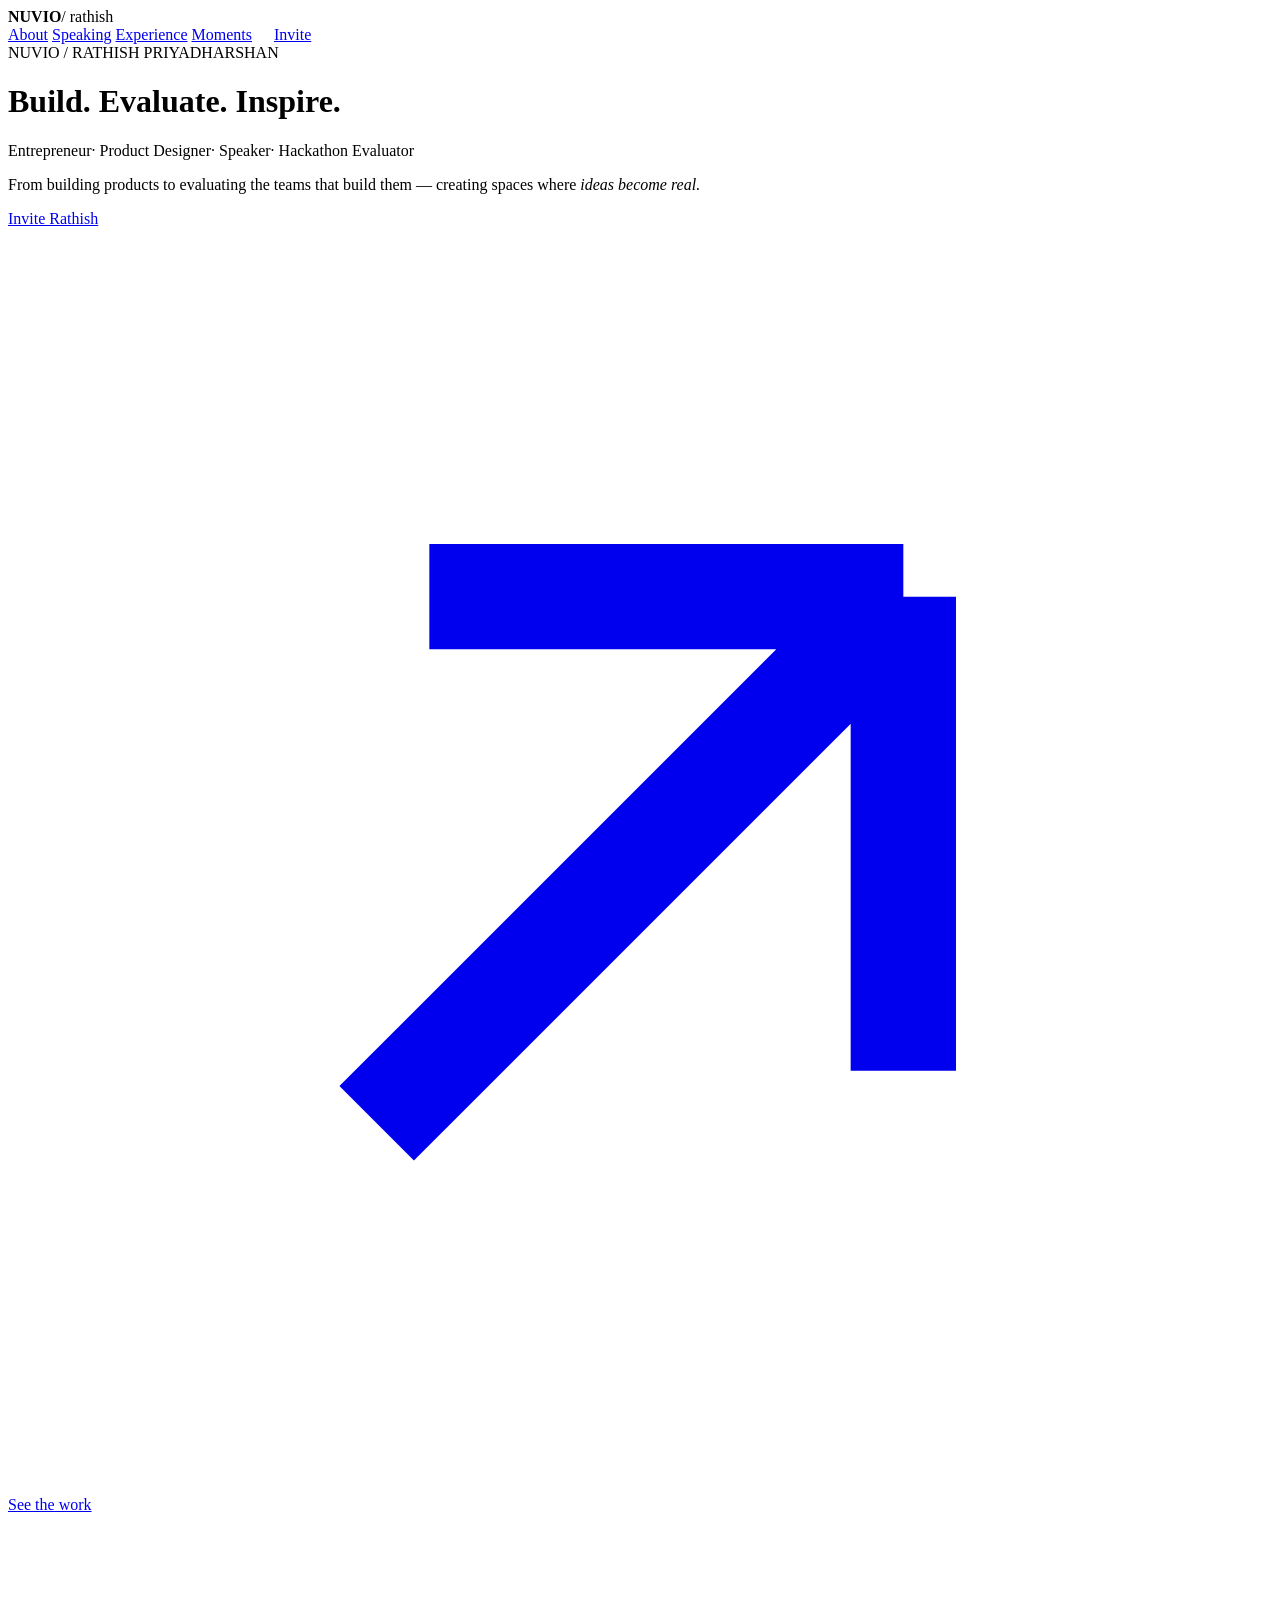
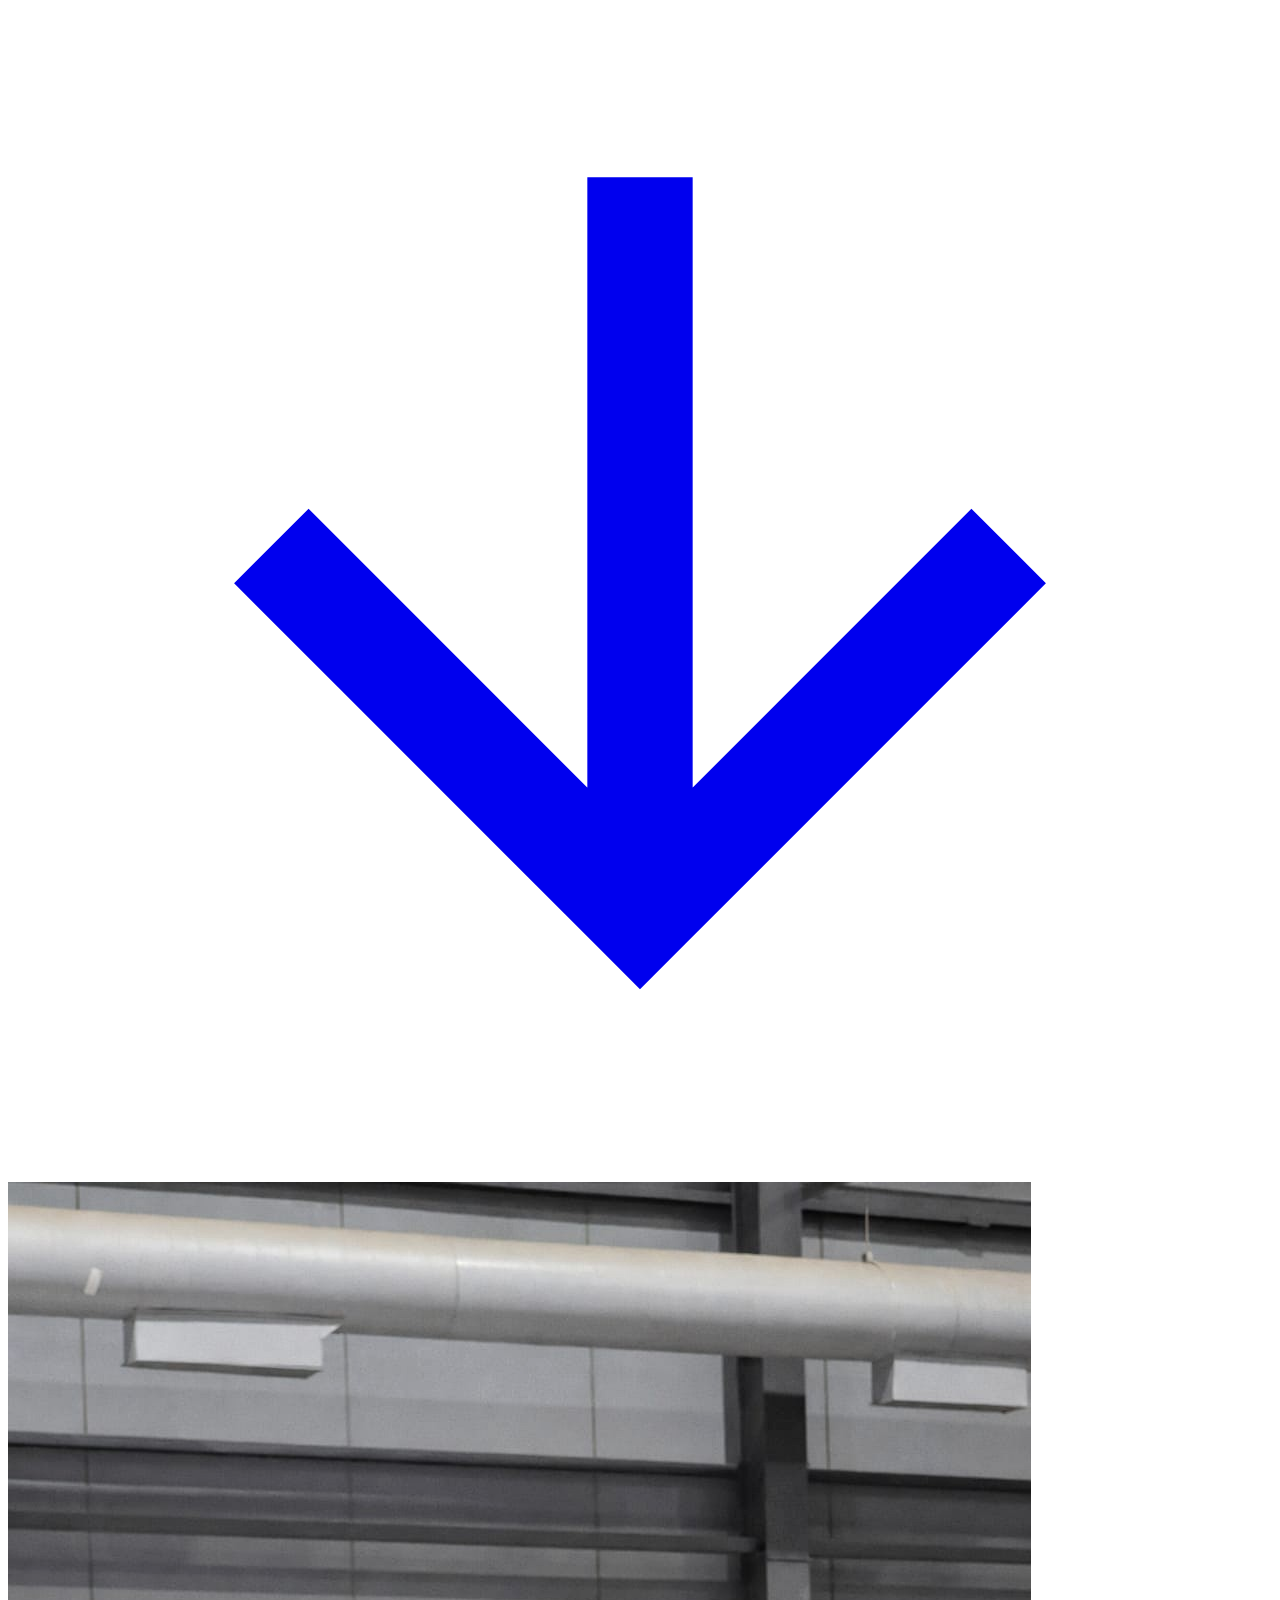
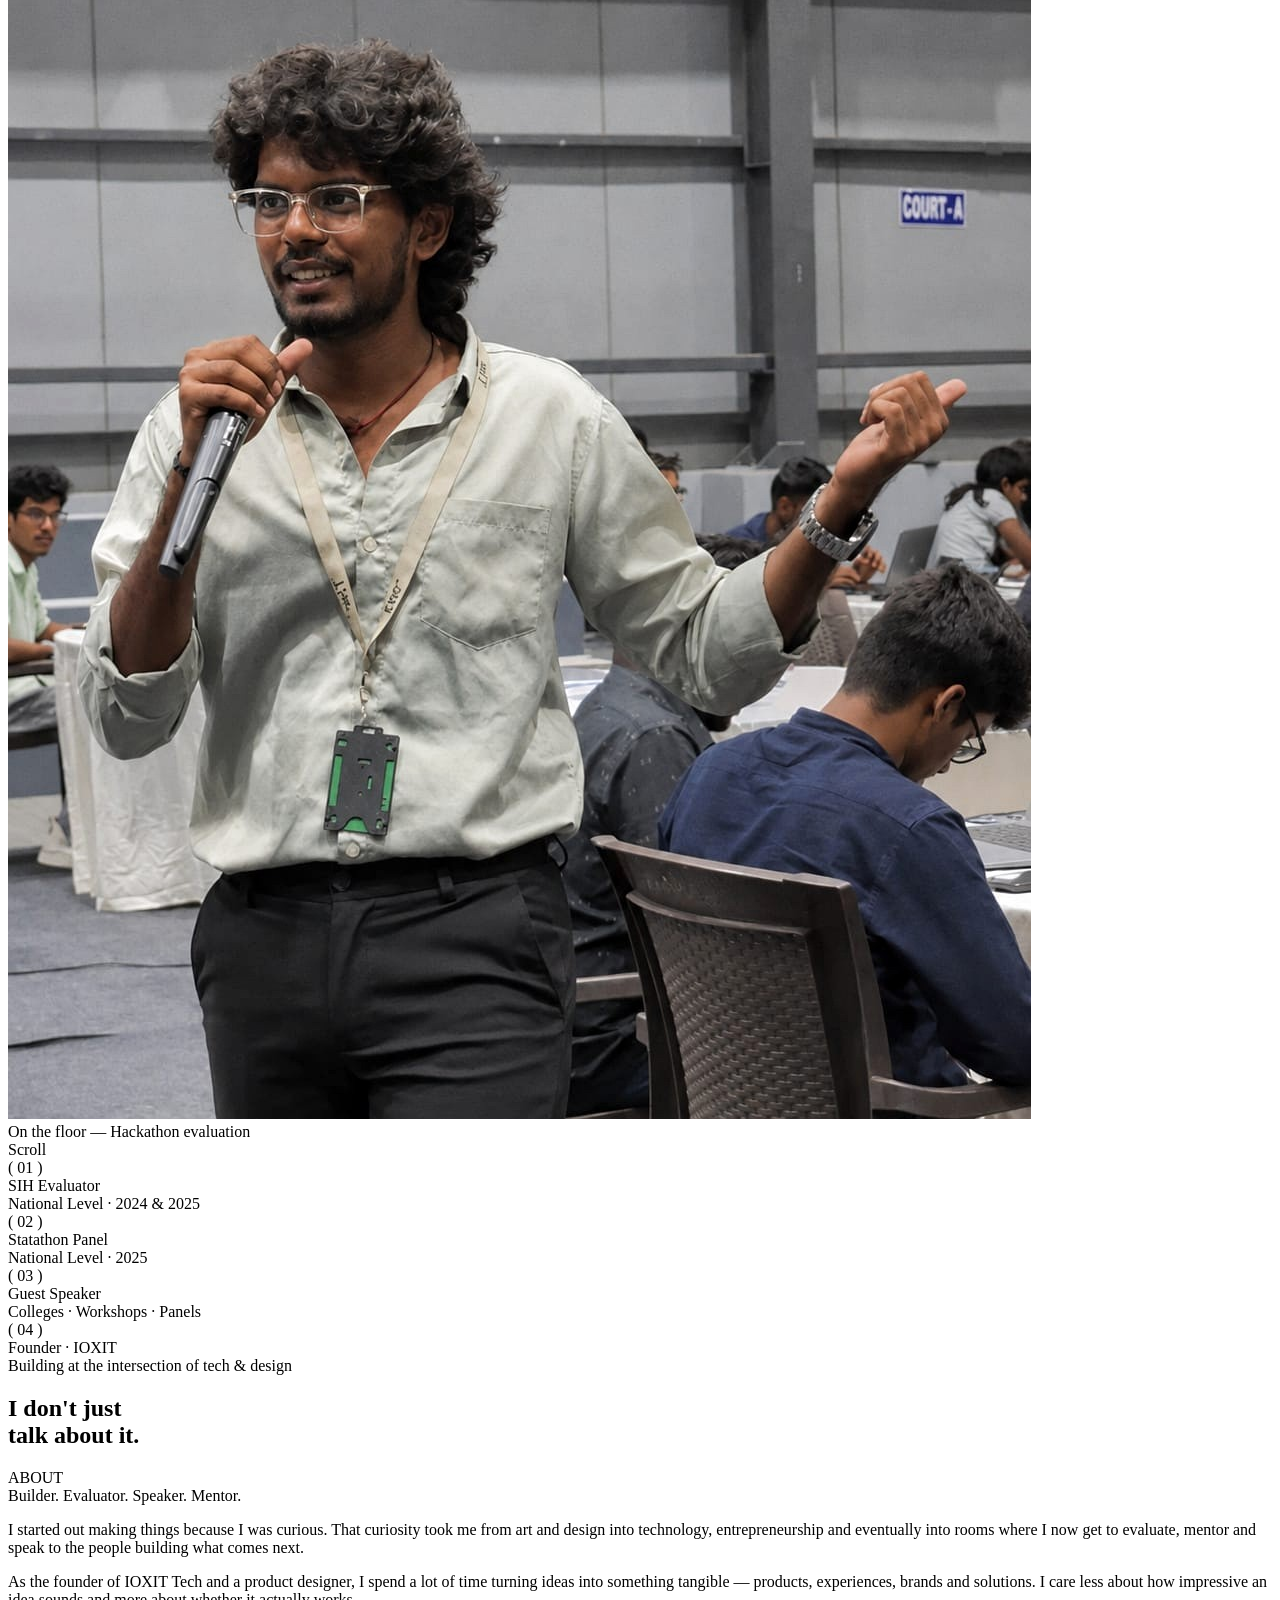
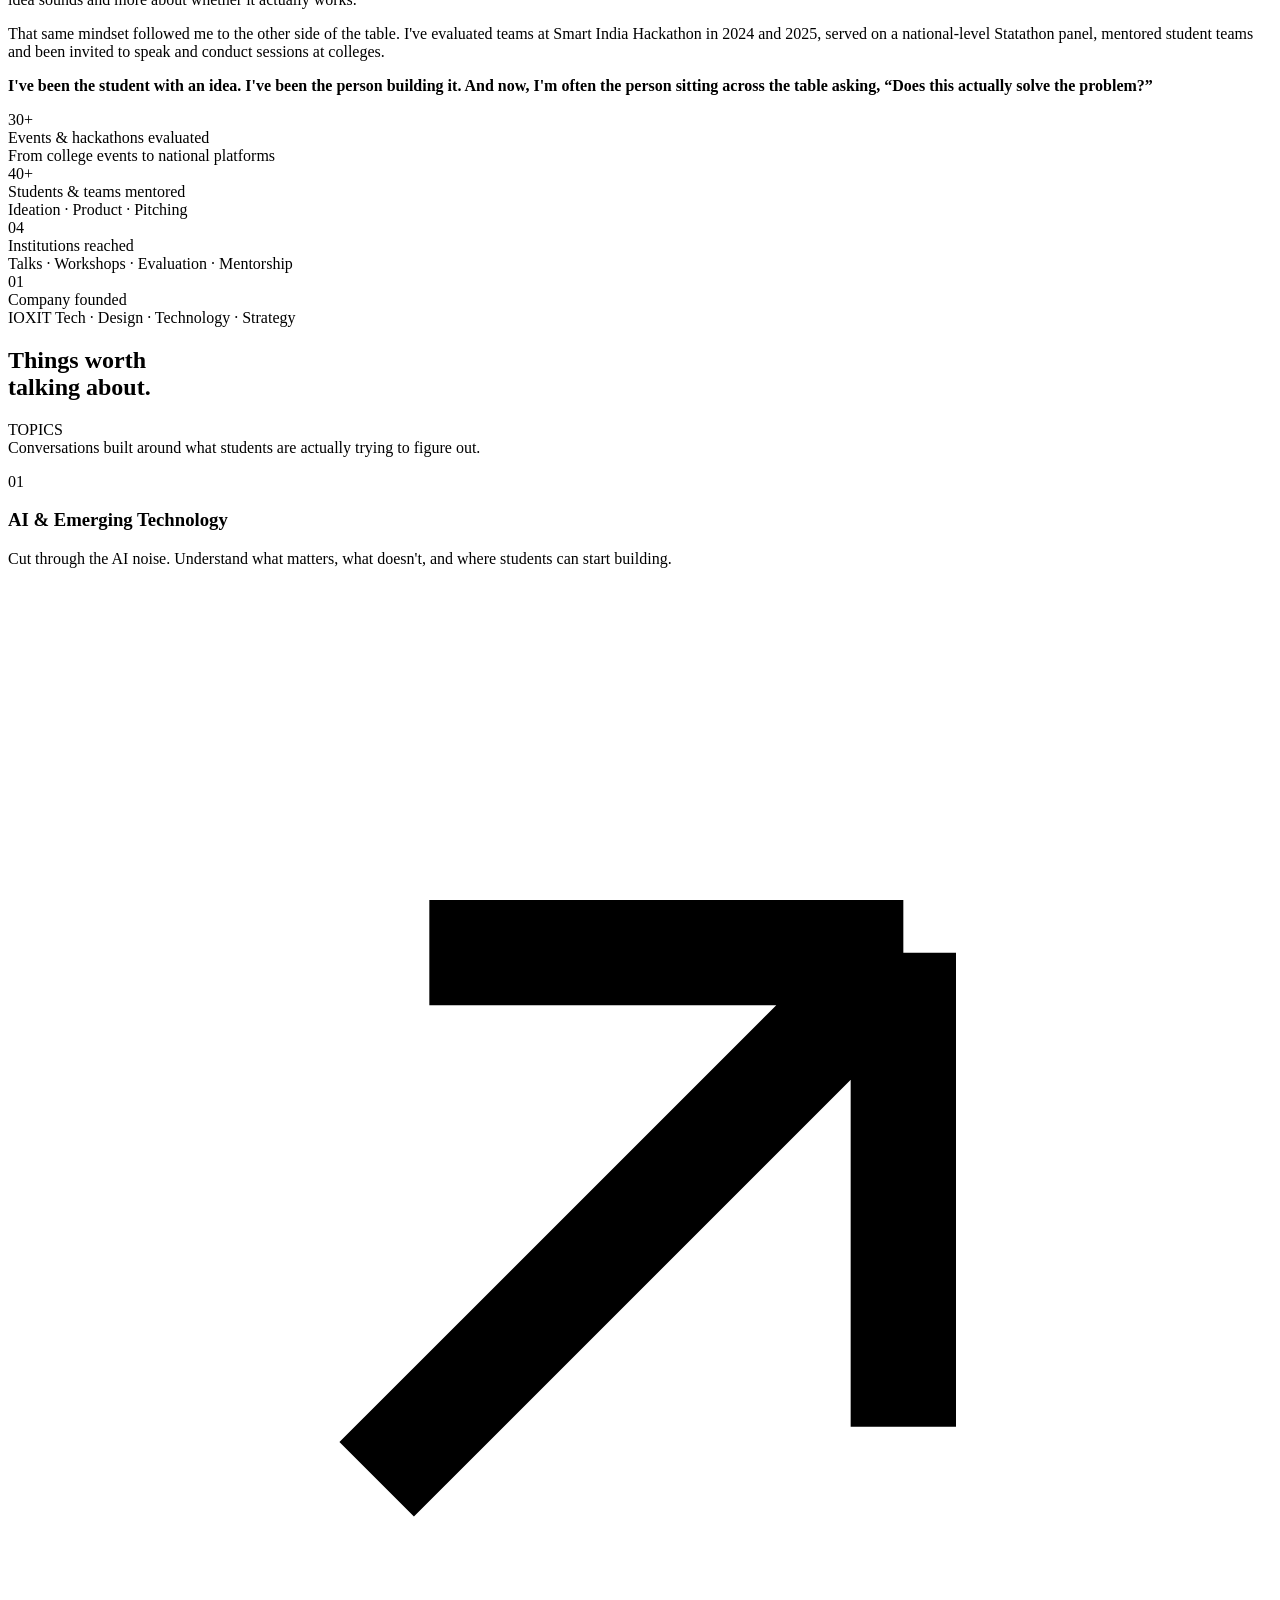
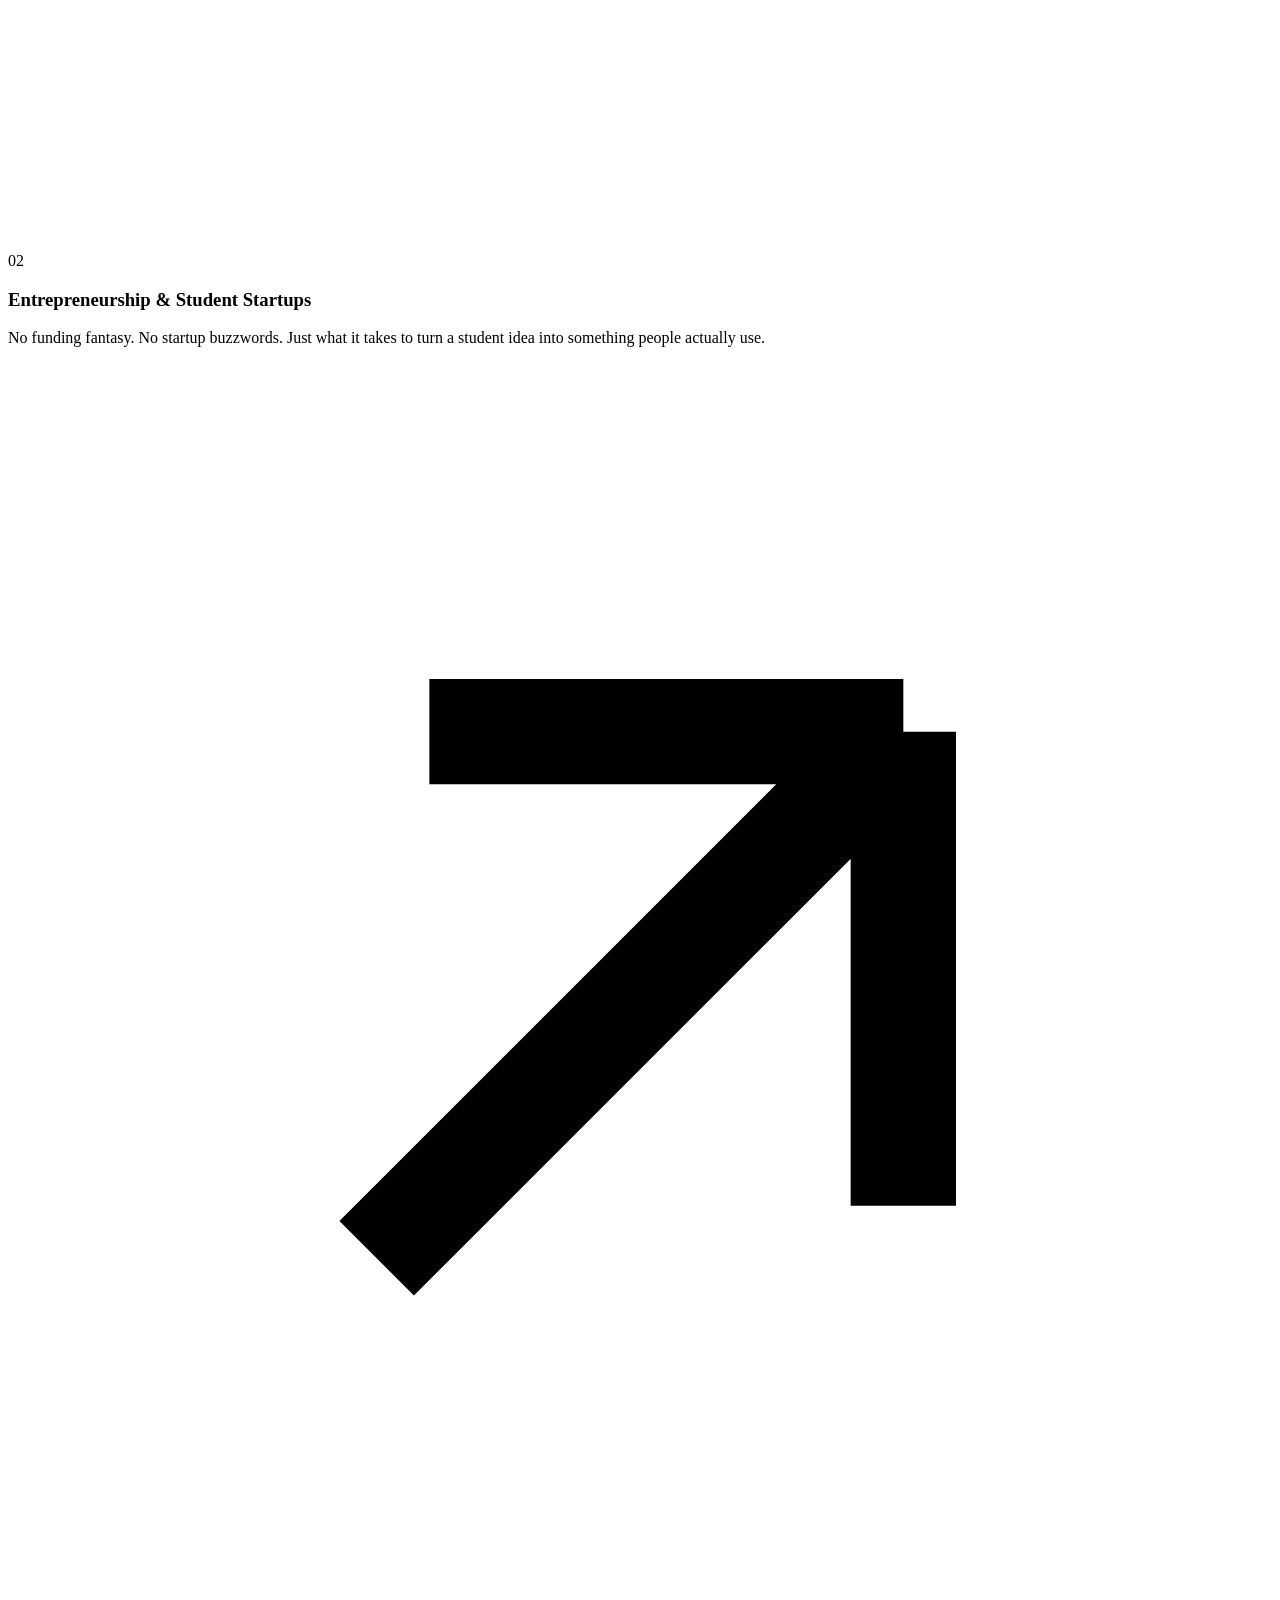
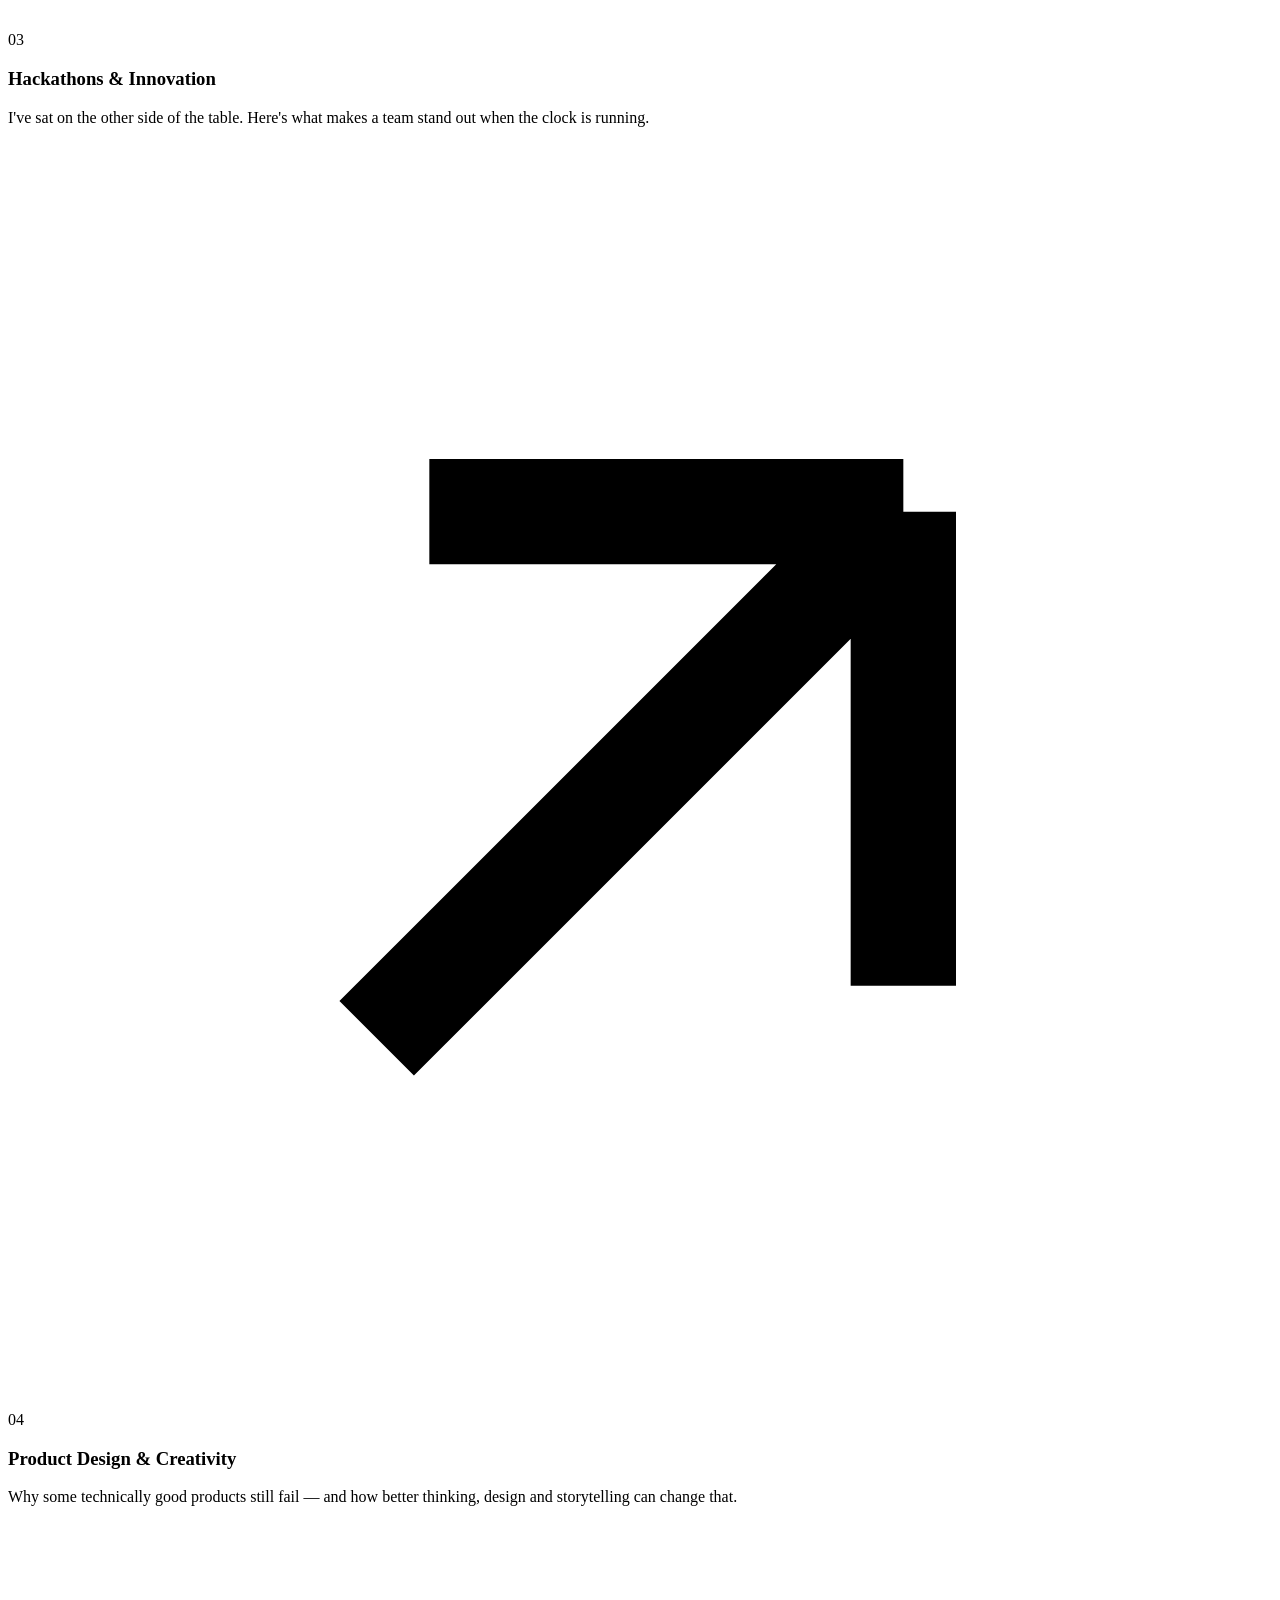
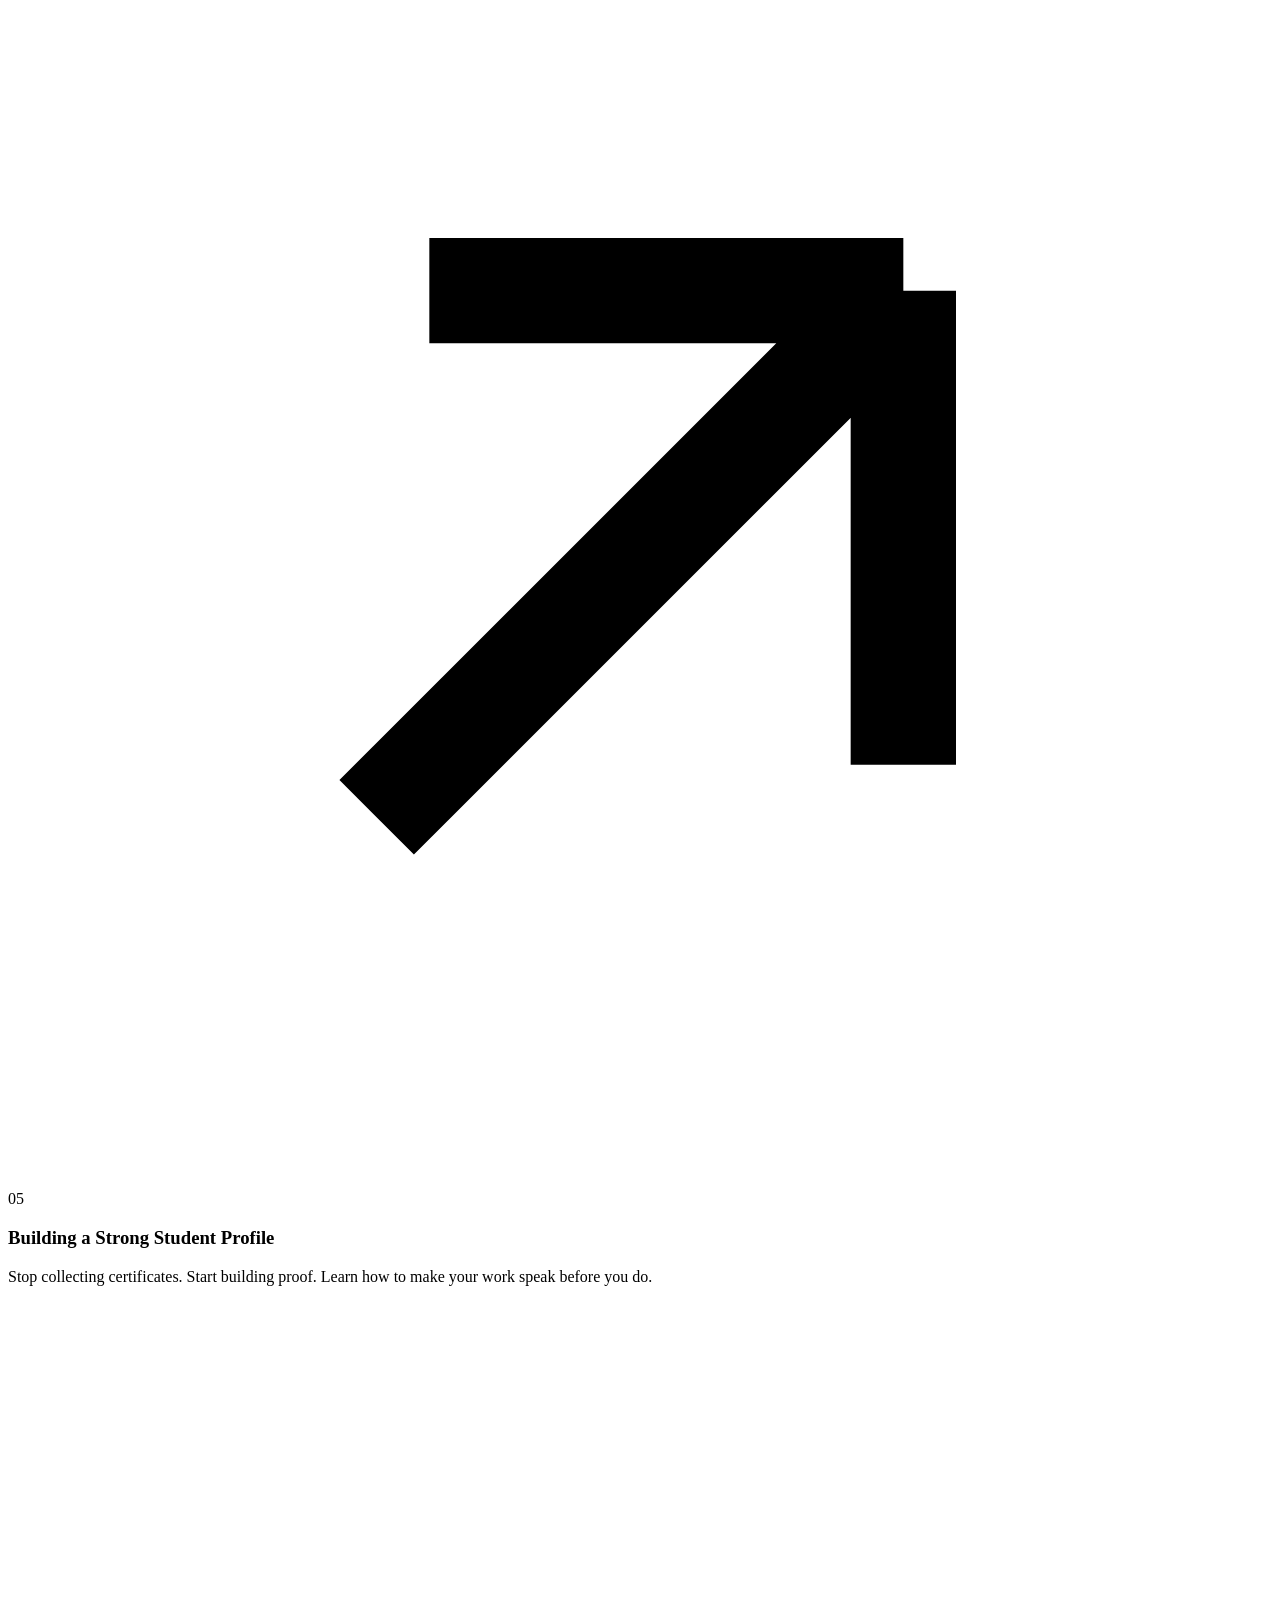
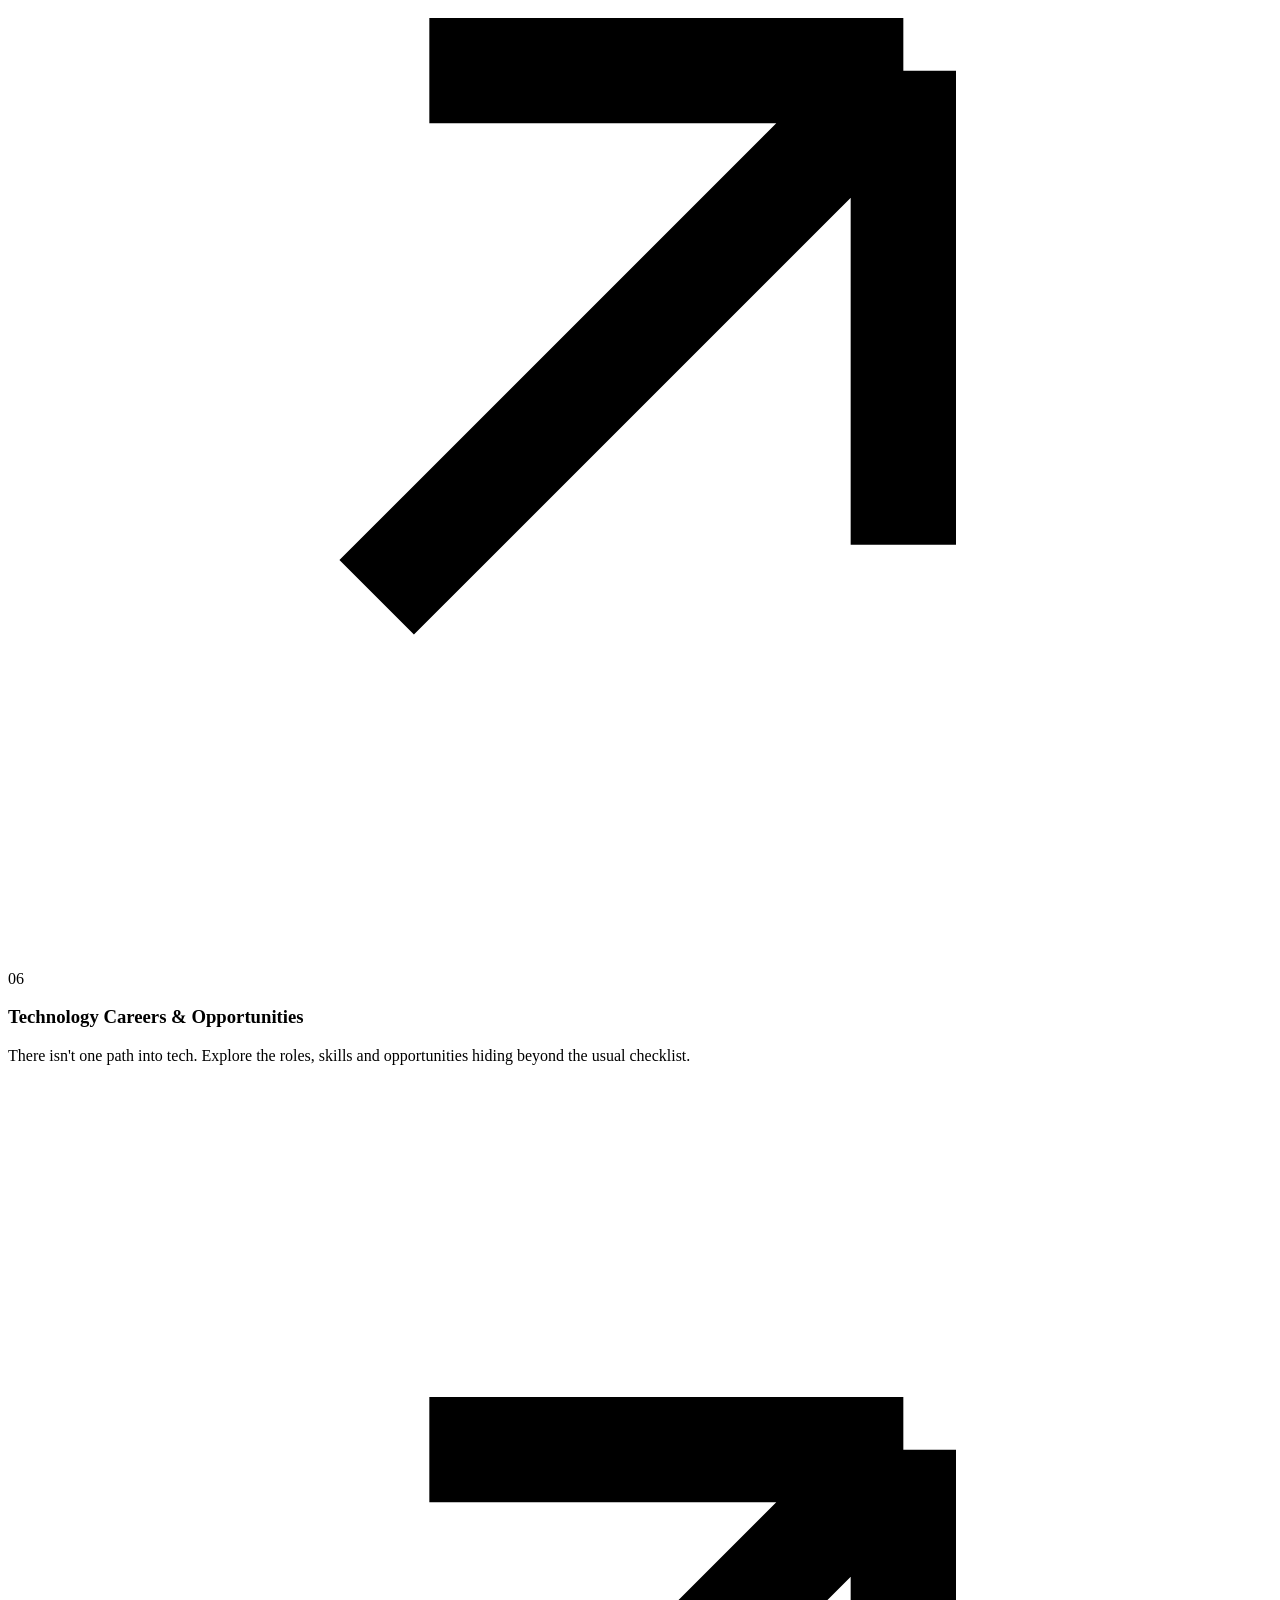
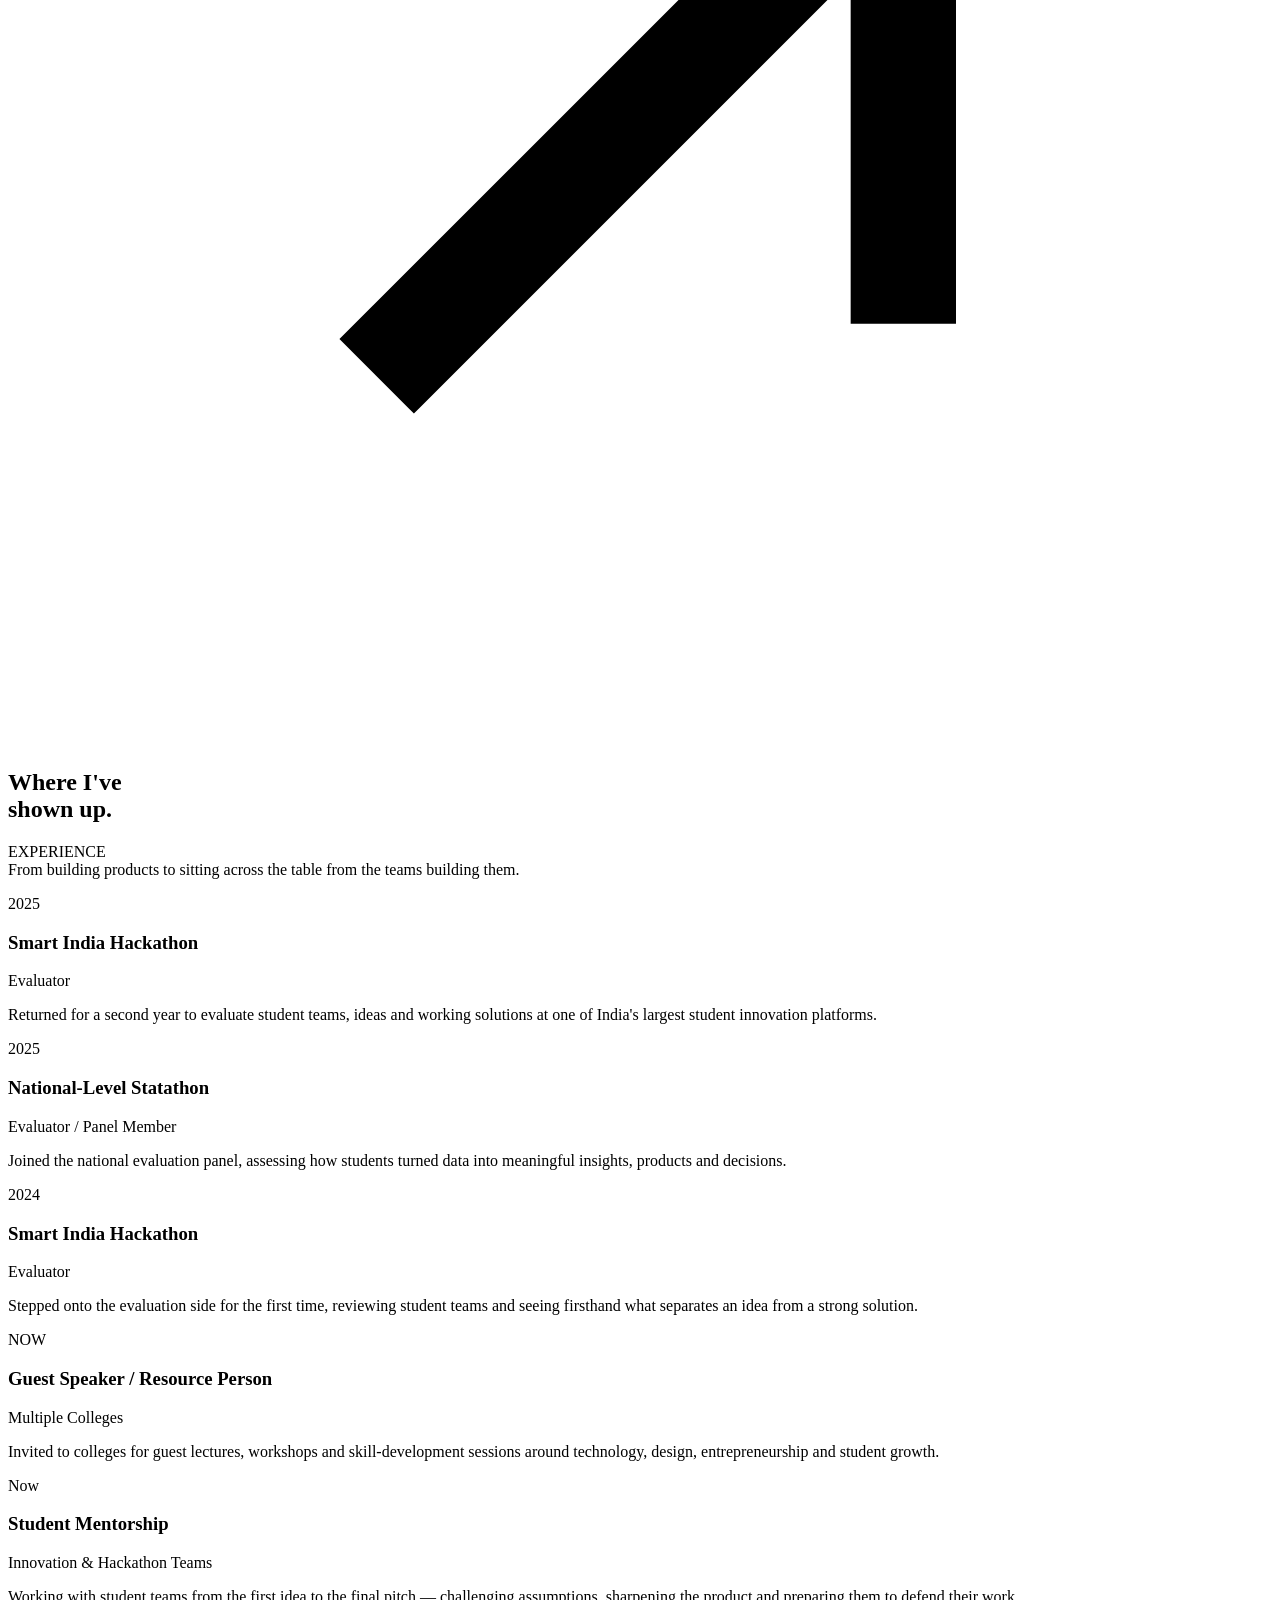
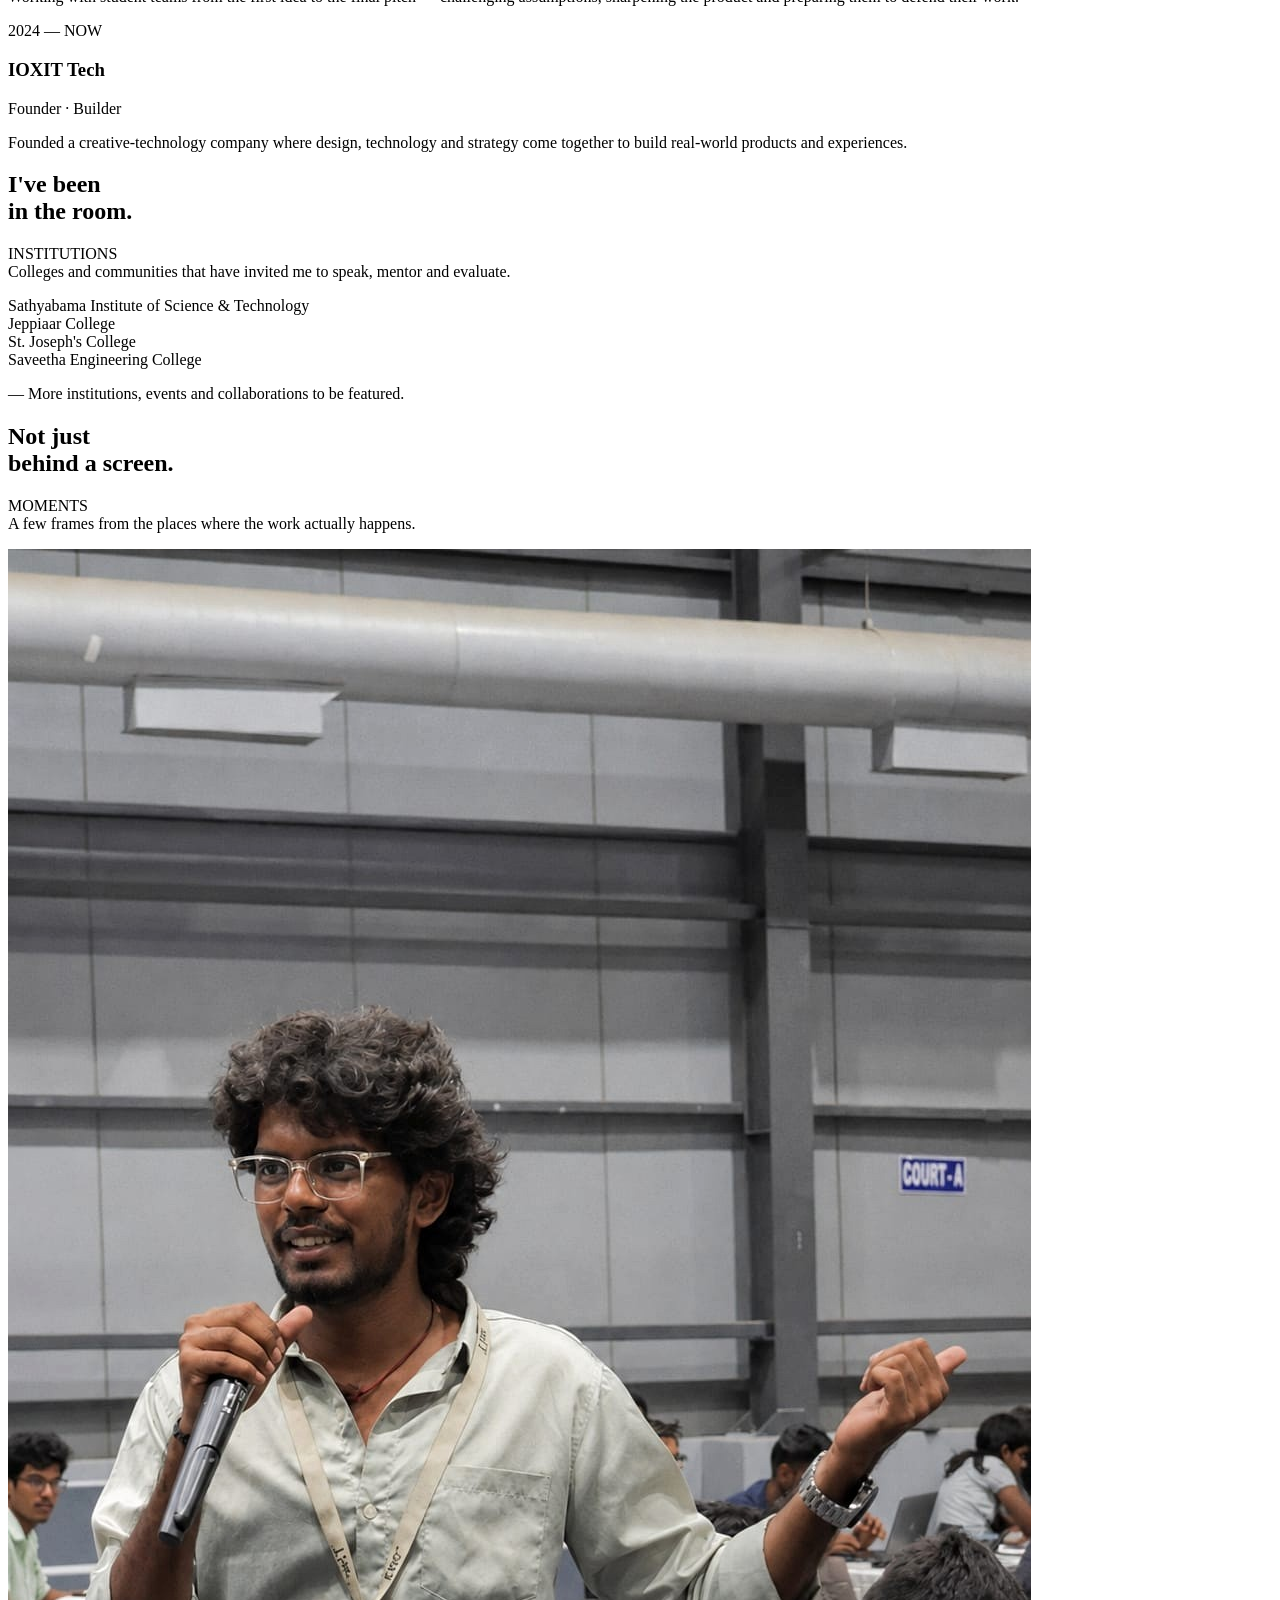
==== commit c49cdaa6: "Update index.html" ====
--- a/Rathish/index.html
+++ b/Rathish/index.html
@@ -5,7 +5,7 @@
 <meta name="viewport" content="width=device-width, initial-scale=1.0">
 <title>Rathish Priyadharshan — Speaker Profile | NUVIO</title>
 <meta name="description" content="Rathish Priyadharshan — entrepreneur, product designer, speaker and hackathon evaluator. Available for guest lectures, workshops, hackathon evaluation and student mentoring.">
-<link rel="stylesheet" href="assets/styles.css">
+<link rel="stylesheet" href="/rathish/assets/styles.css">
 </head>
 <body>
 
@@ -409,6 +409,6 @@
   </div>
 </footer>
 
-<script src="assets/script.js"></script>
+<script src="/rathish/assets/script.js"></script>
 </body>
 </html>
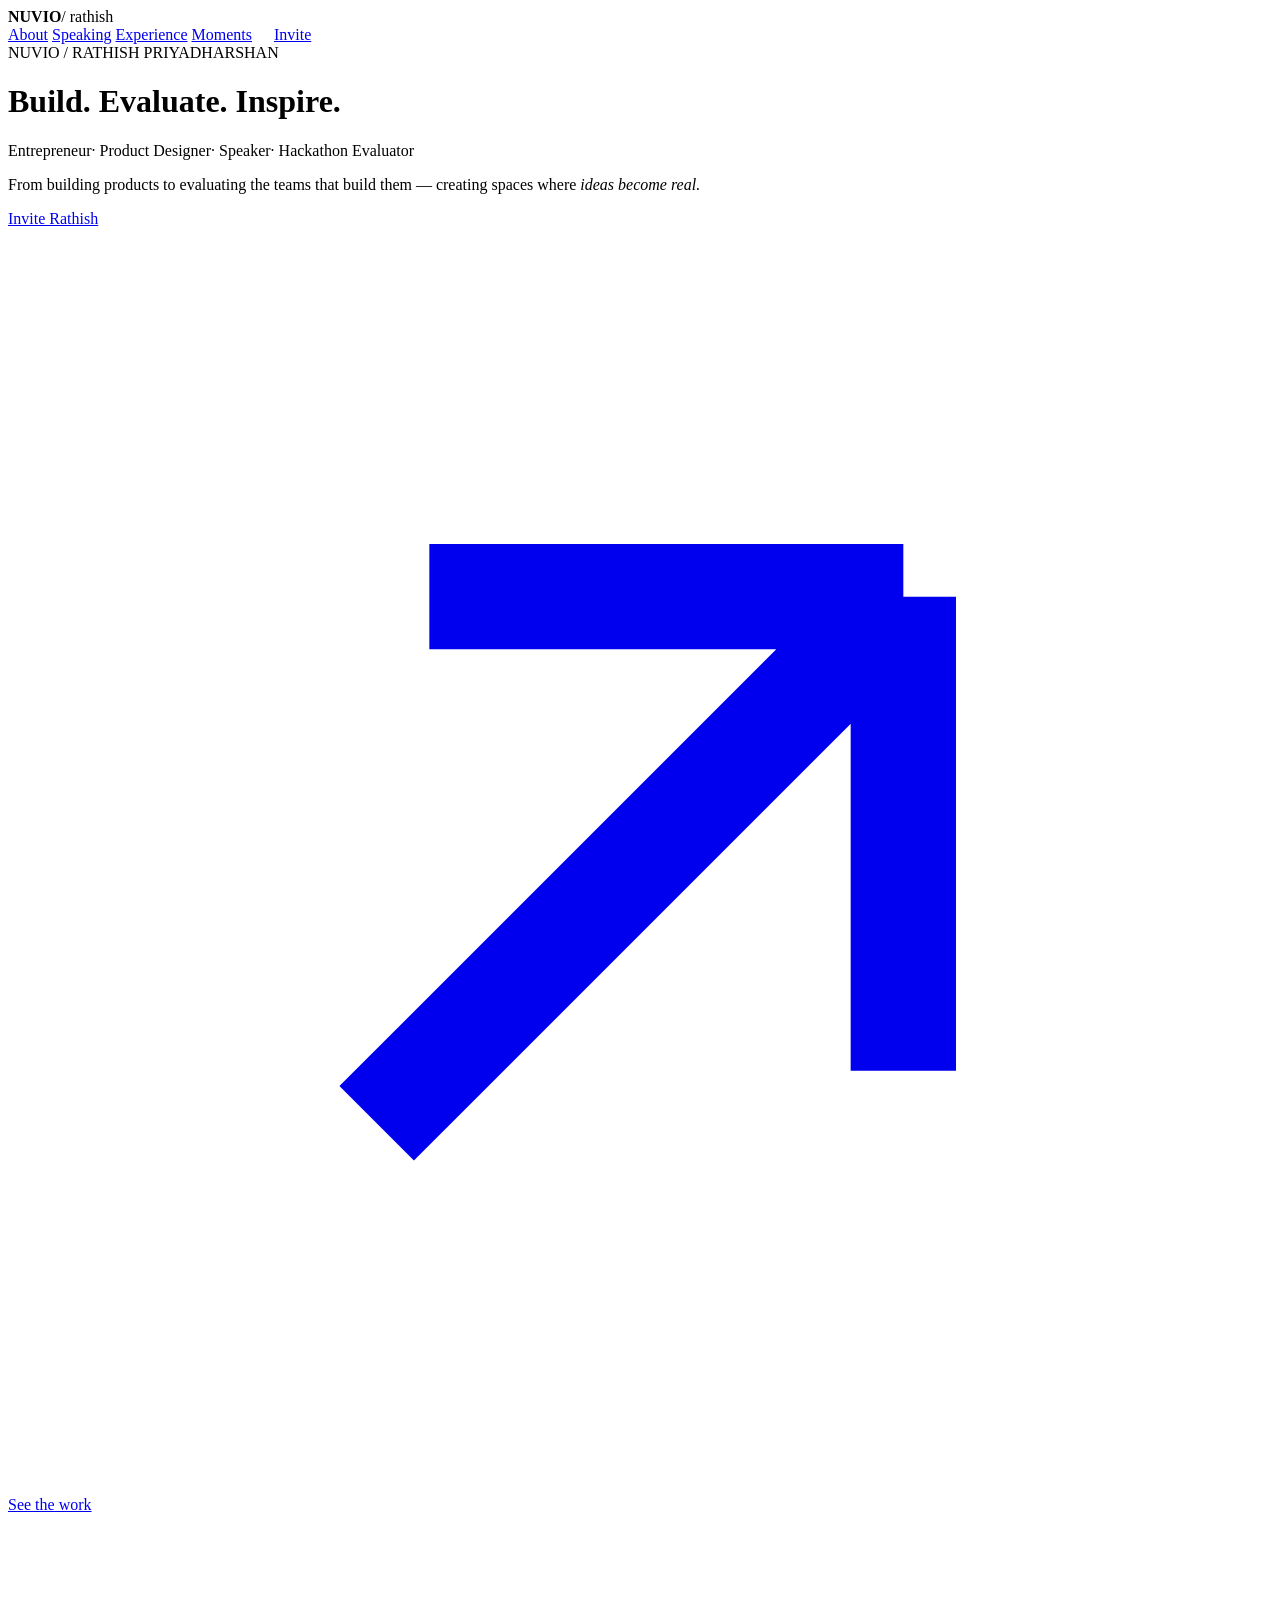
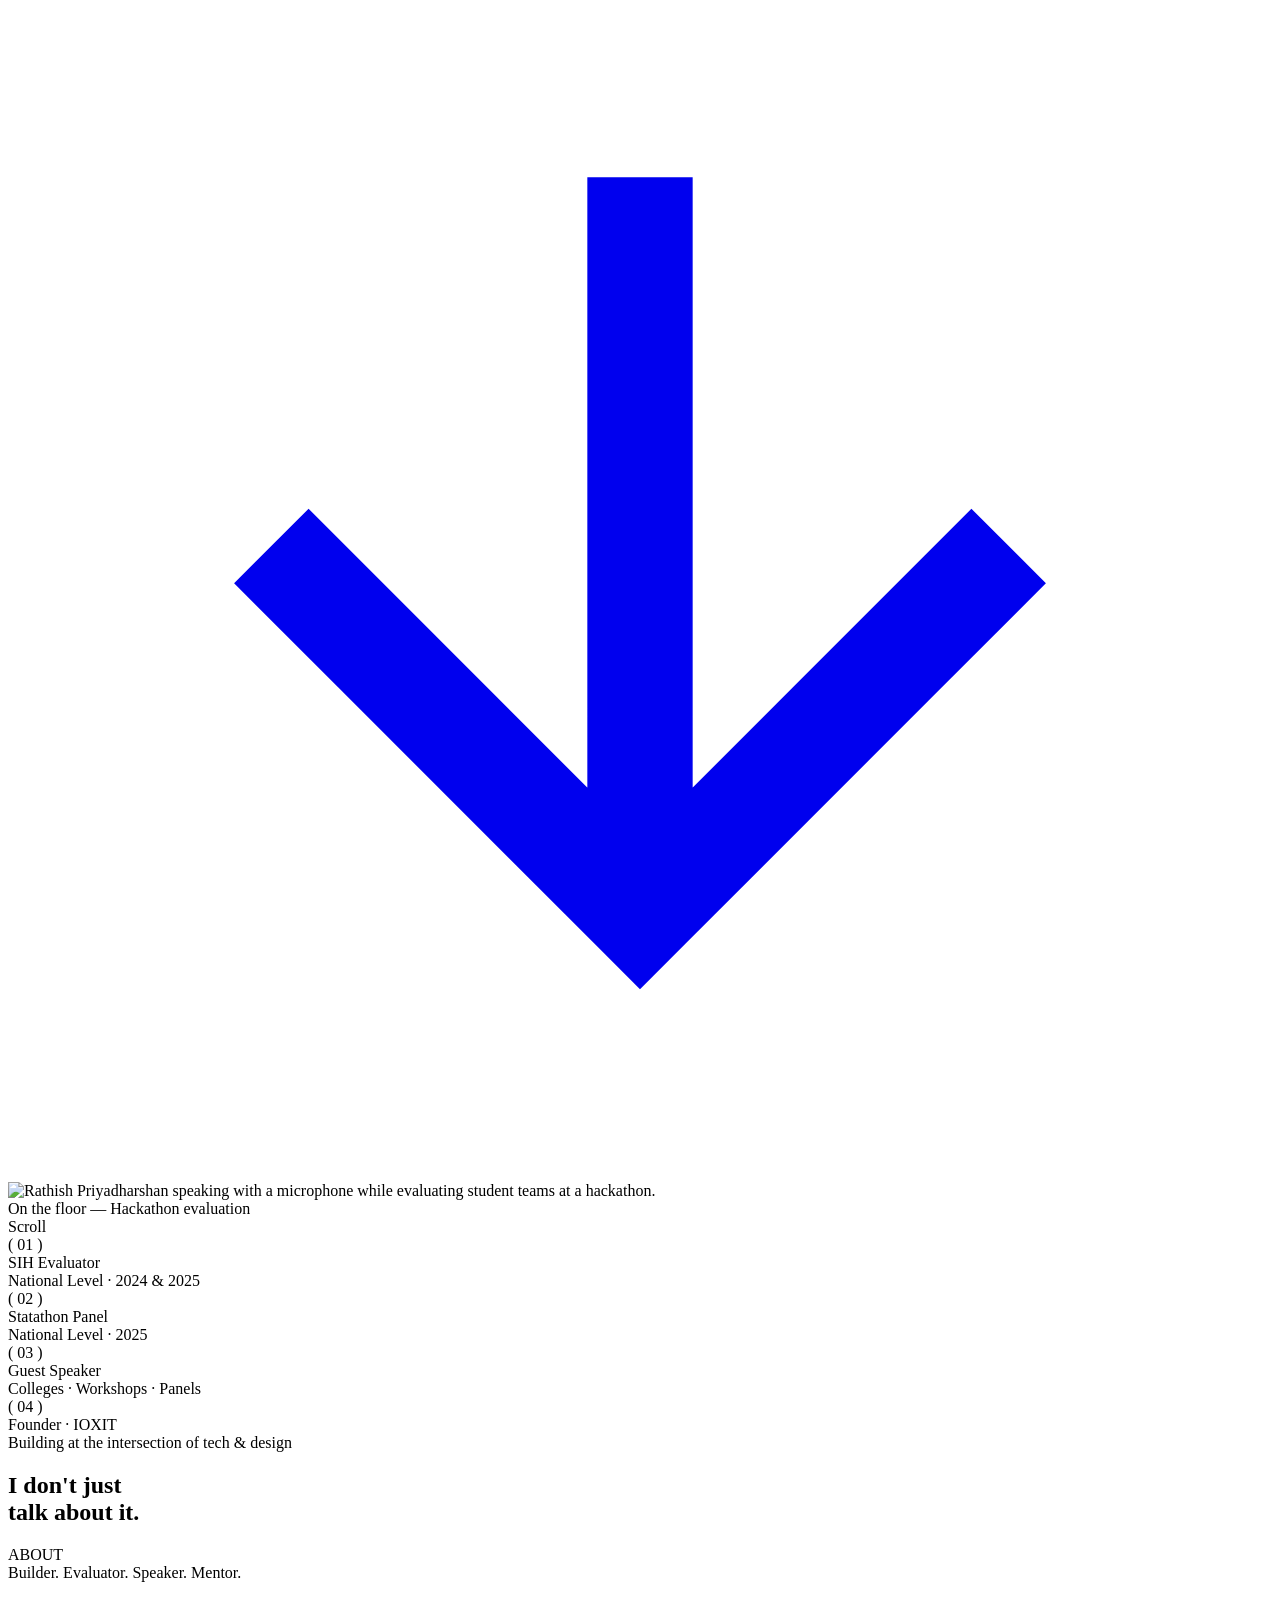
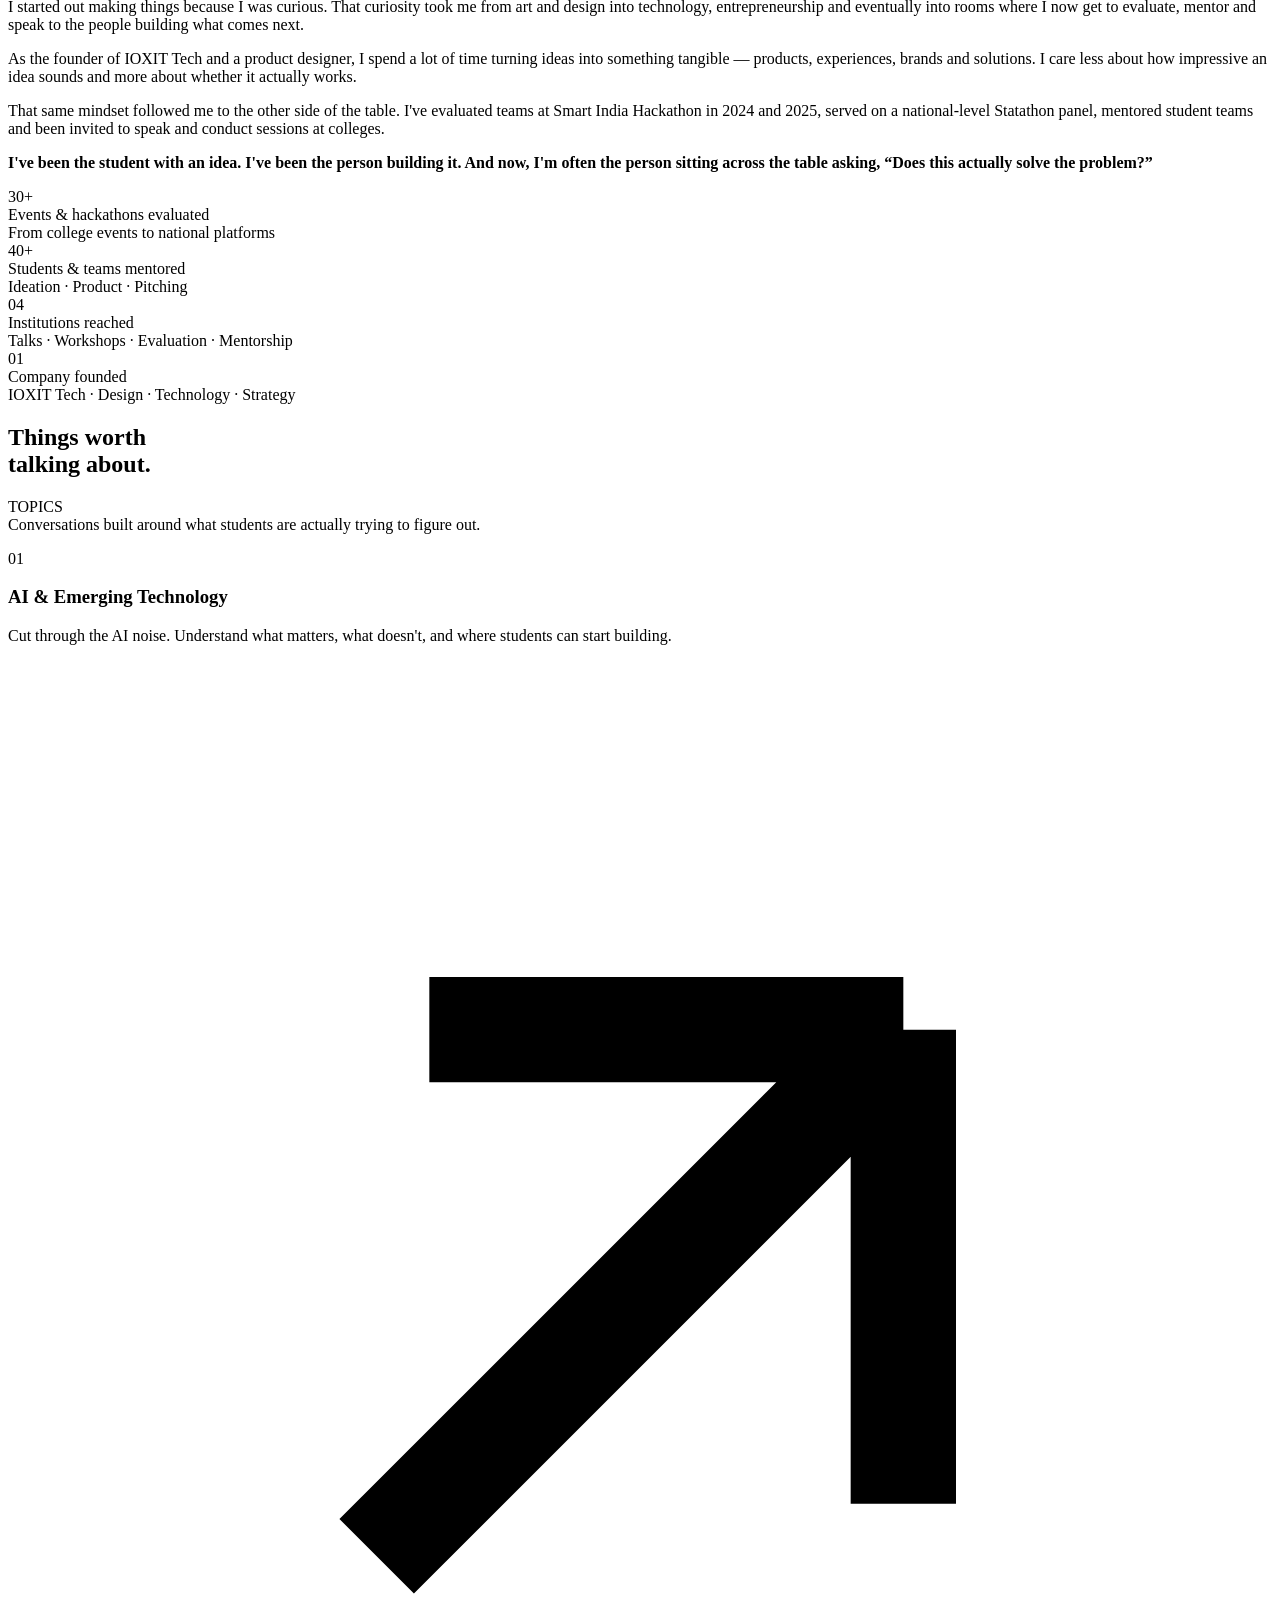
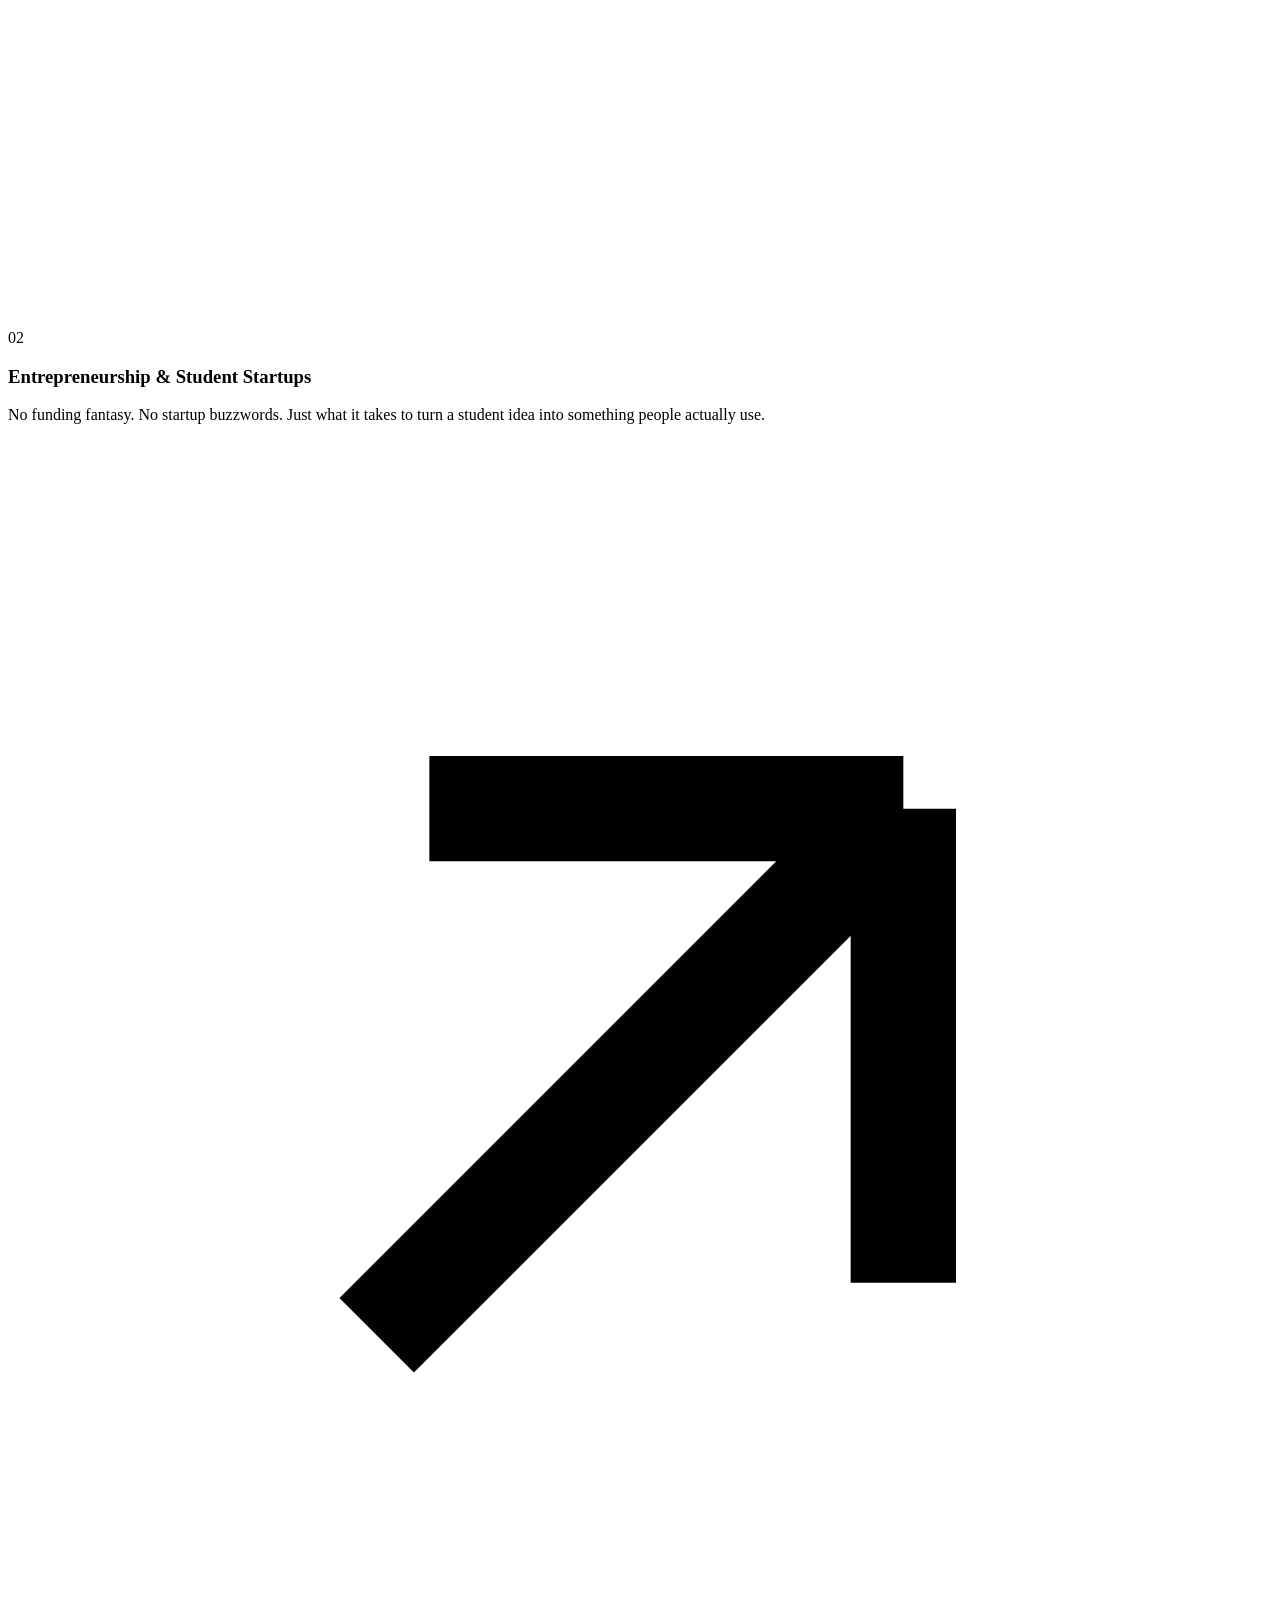
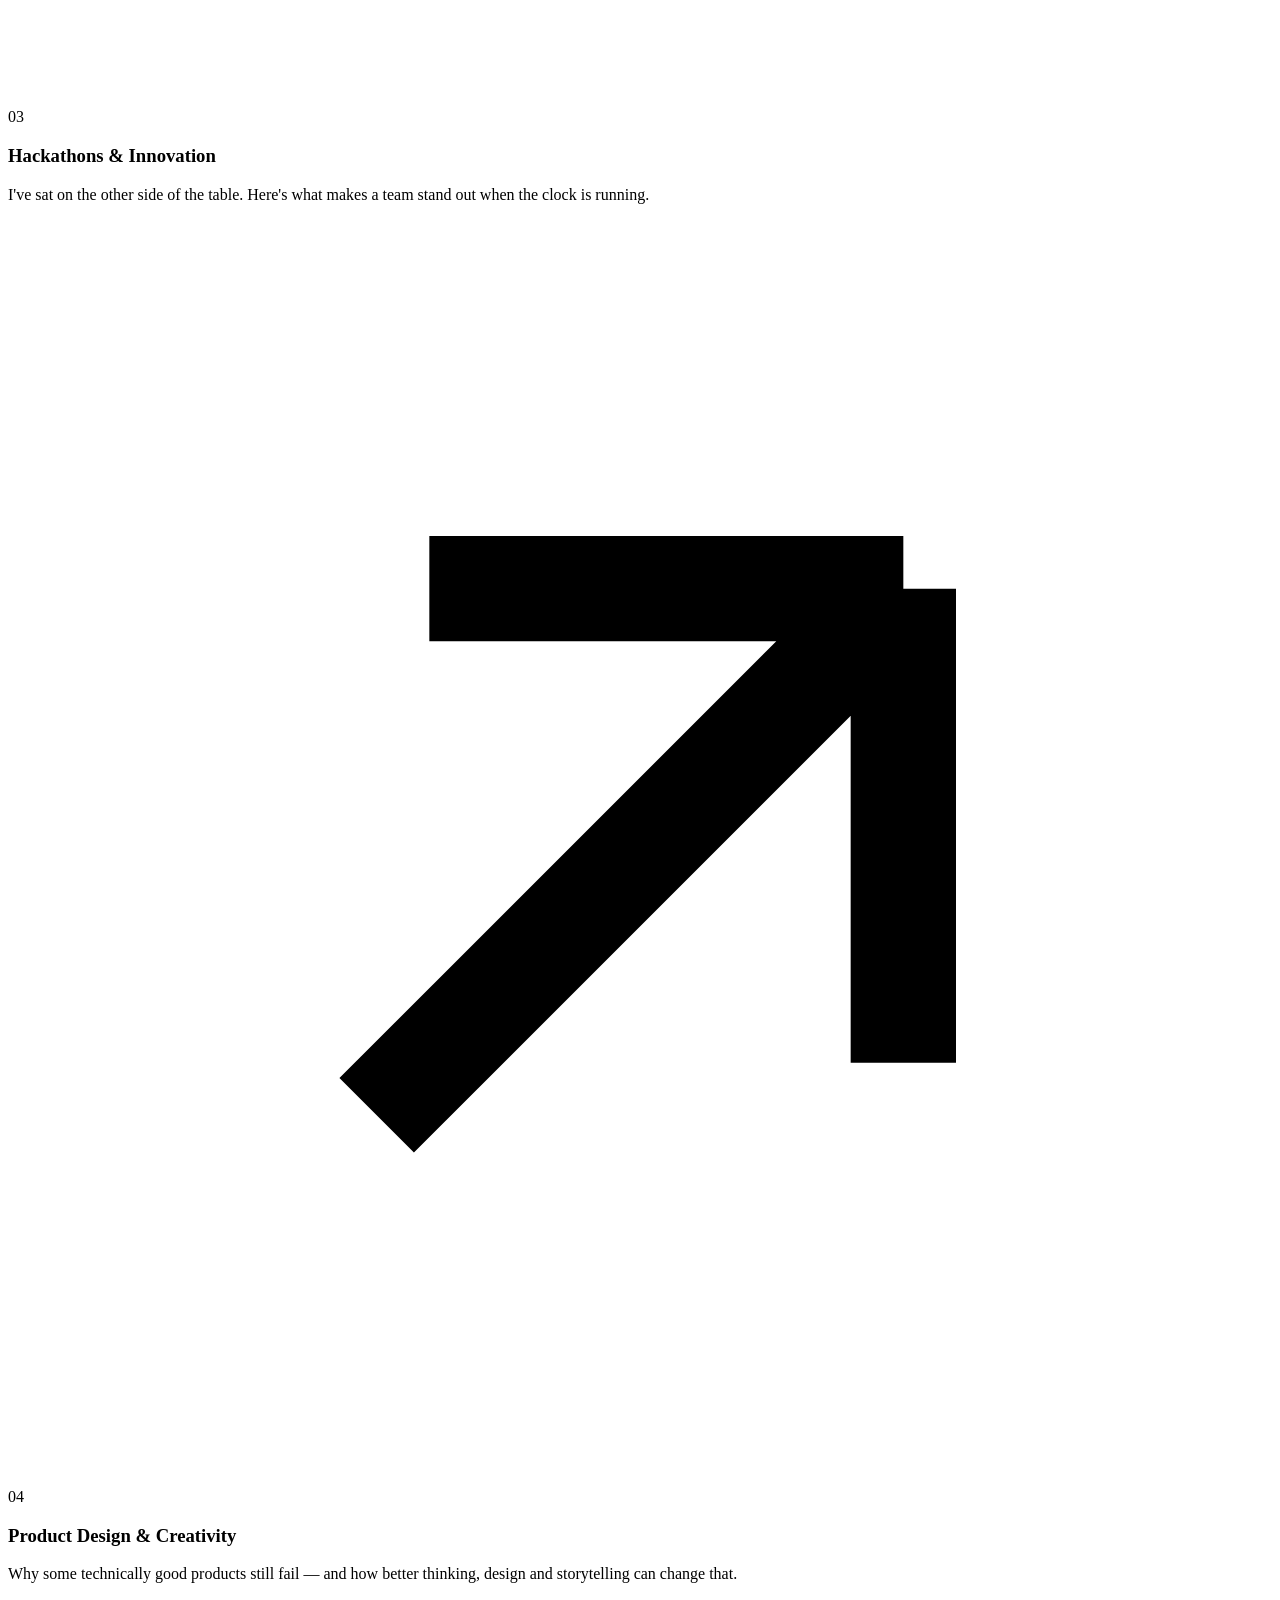
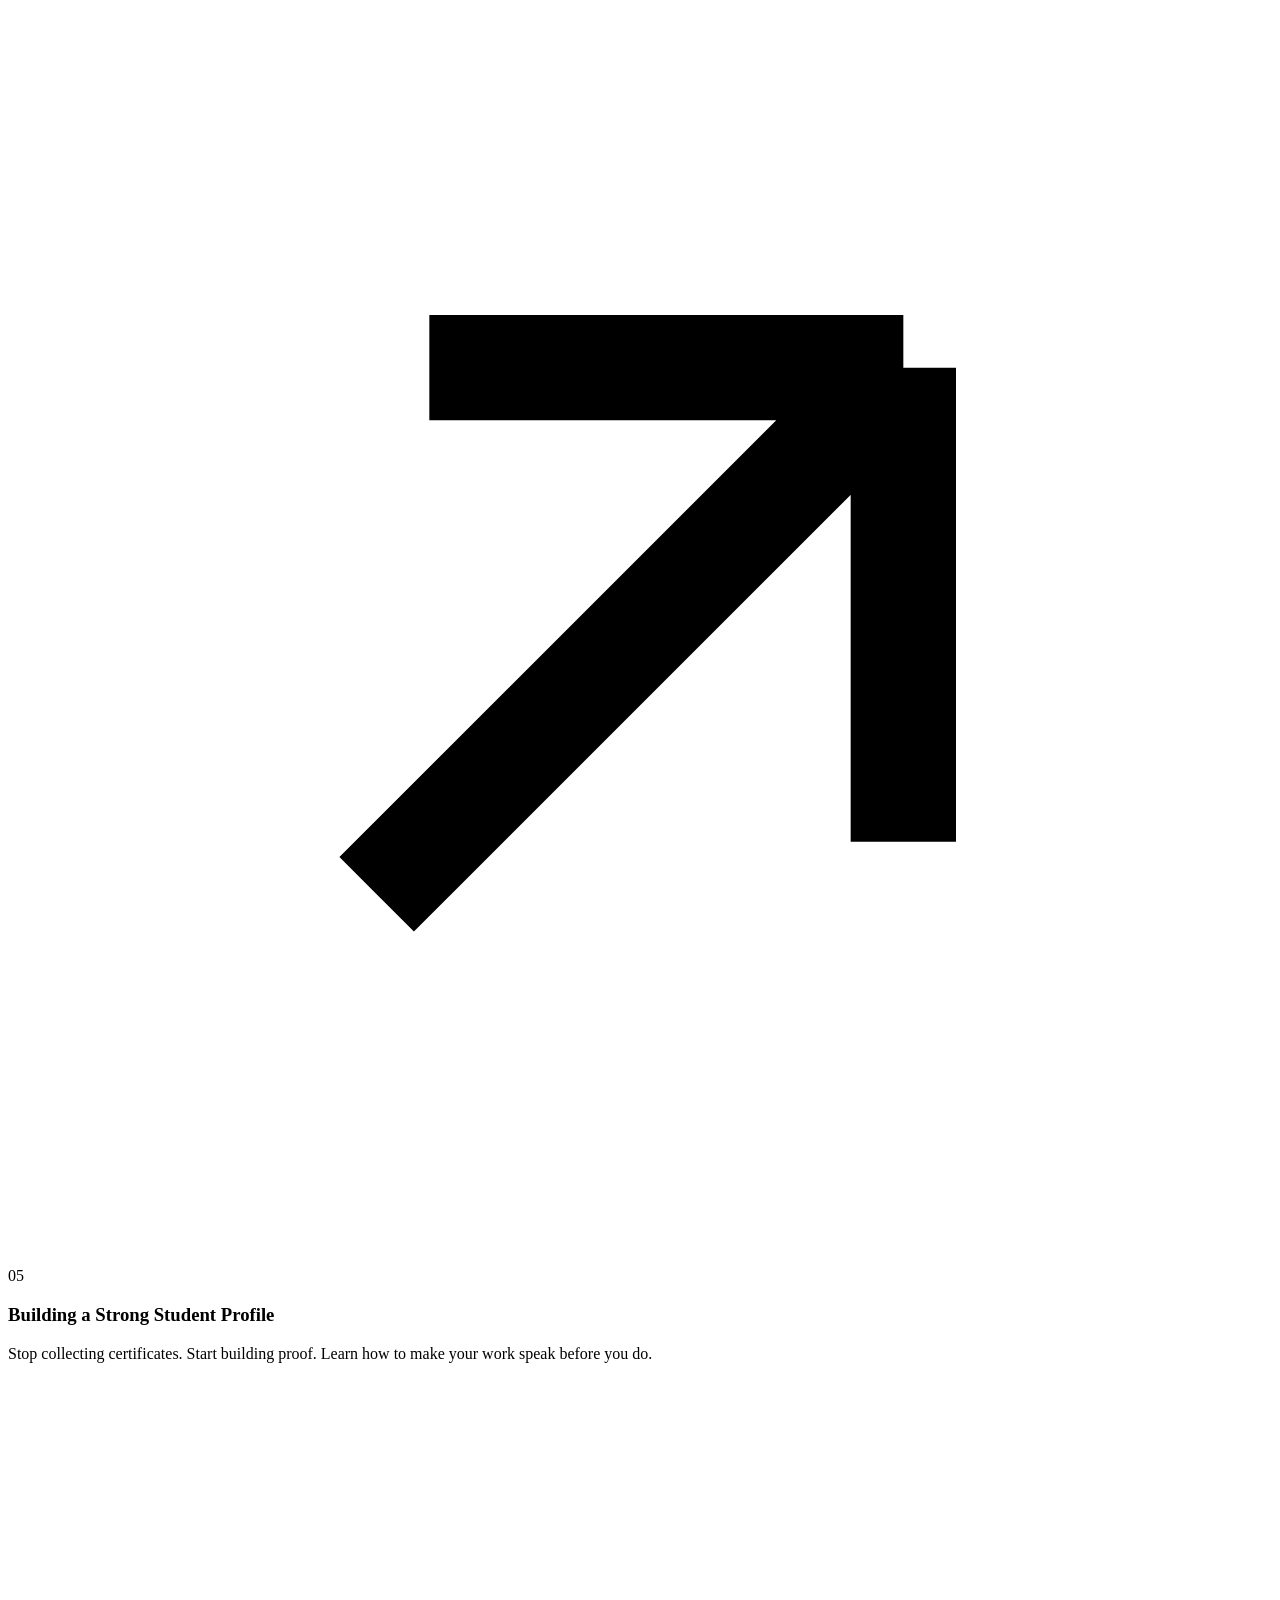
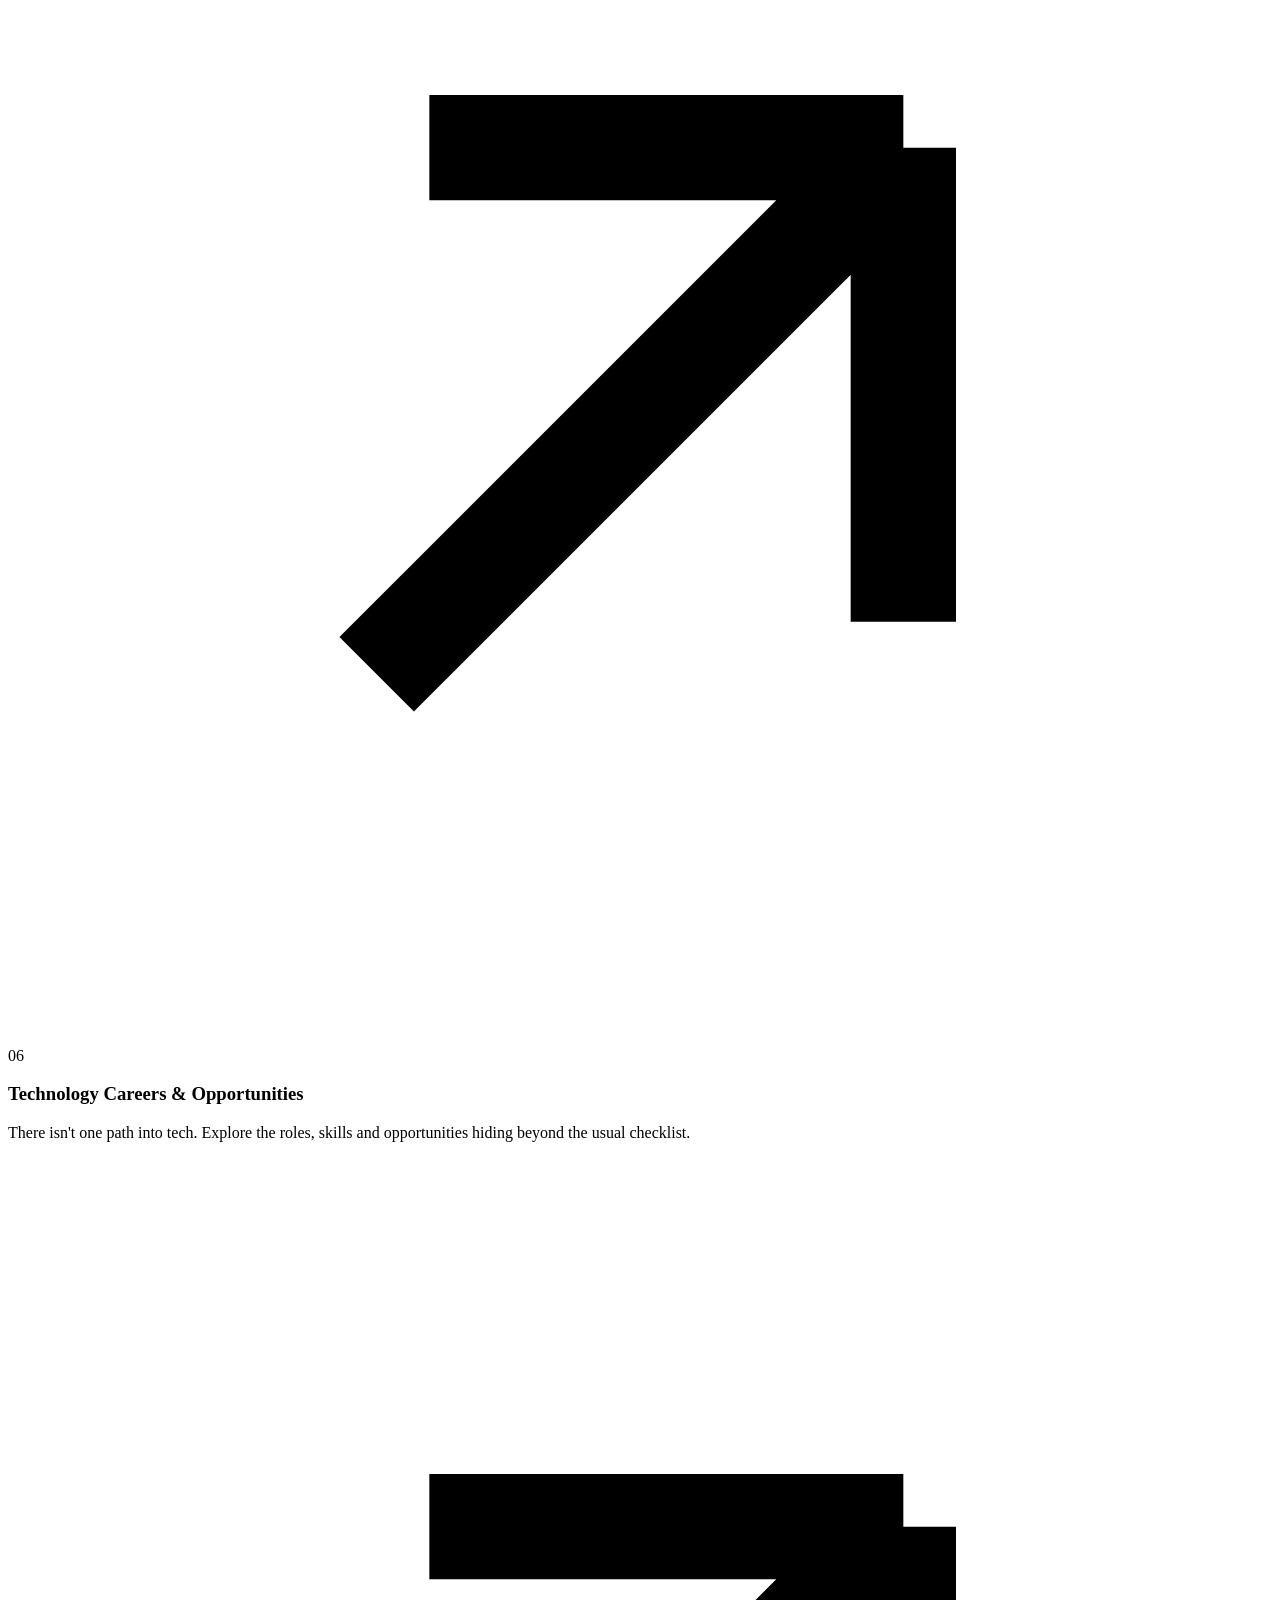
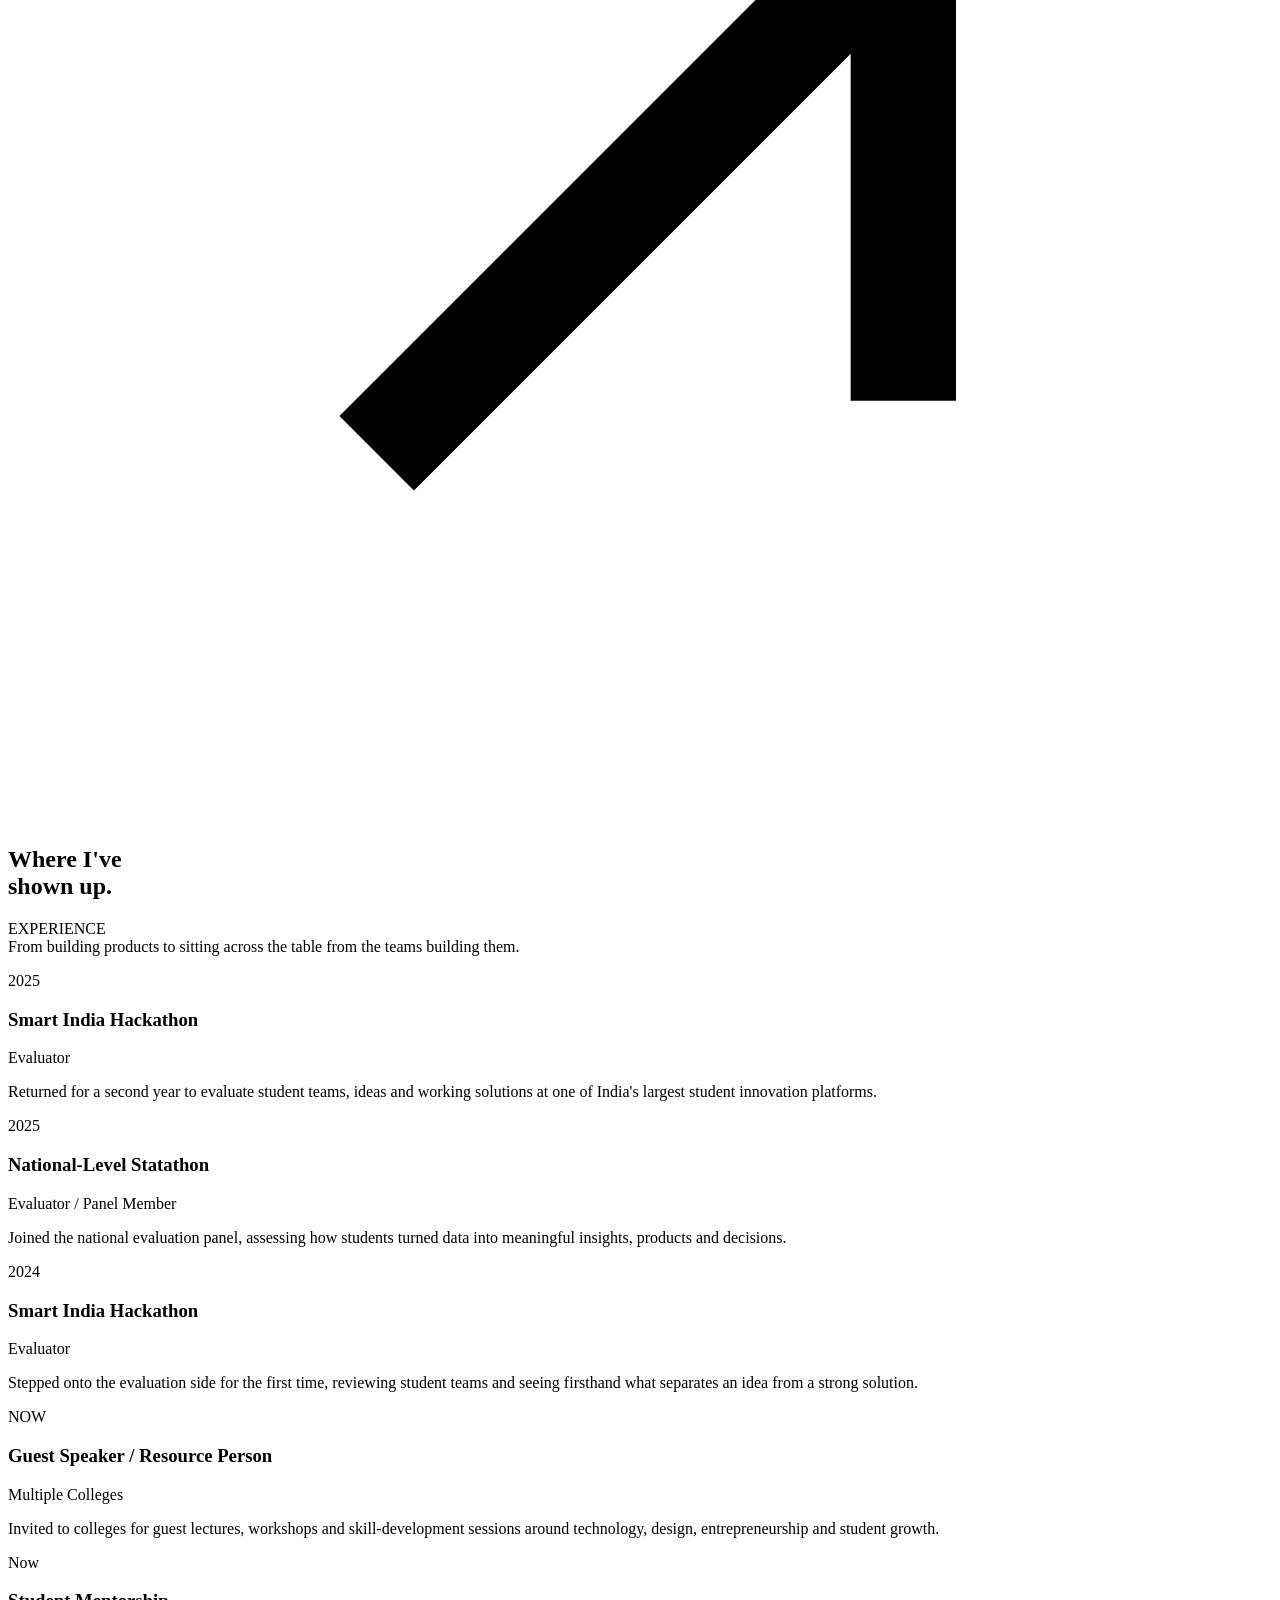
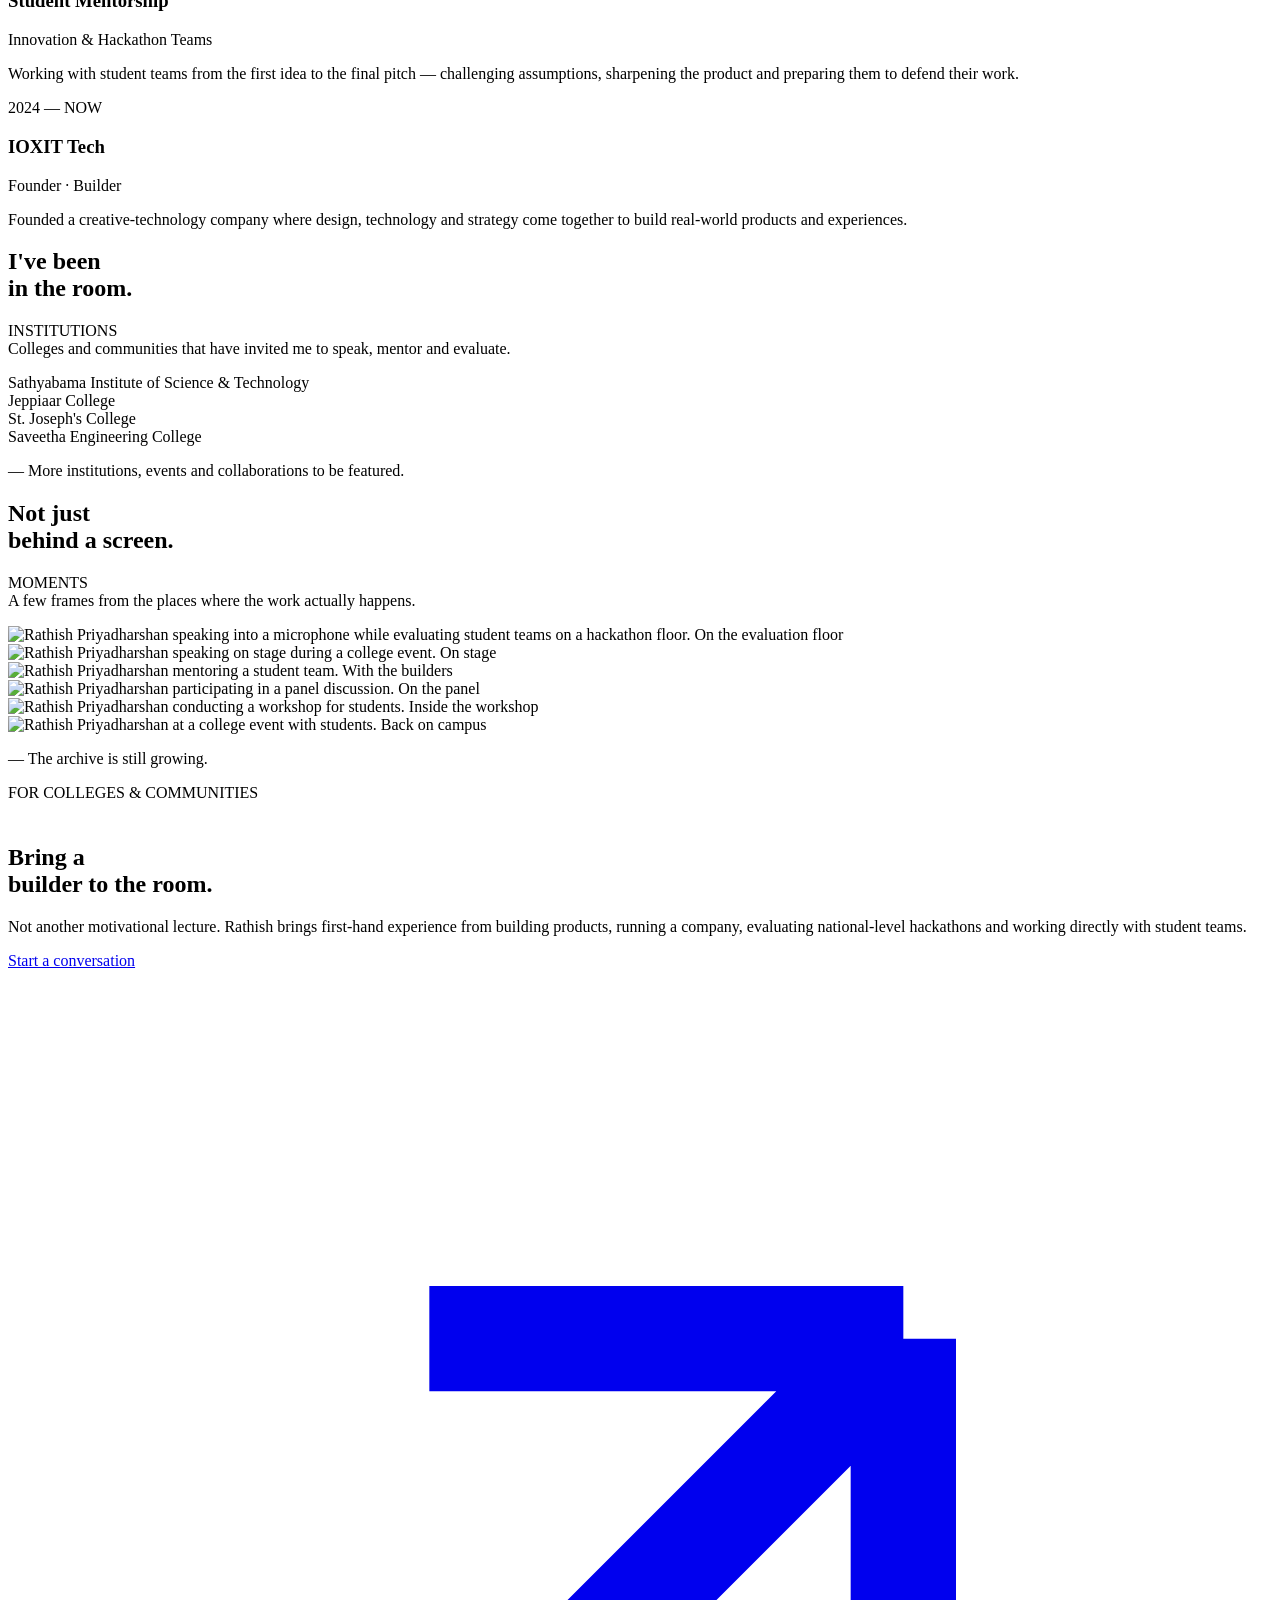
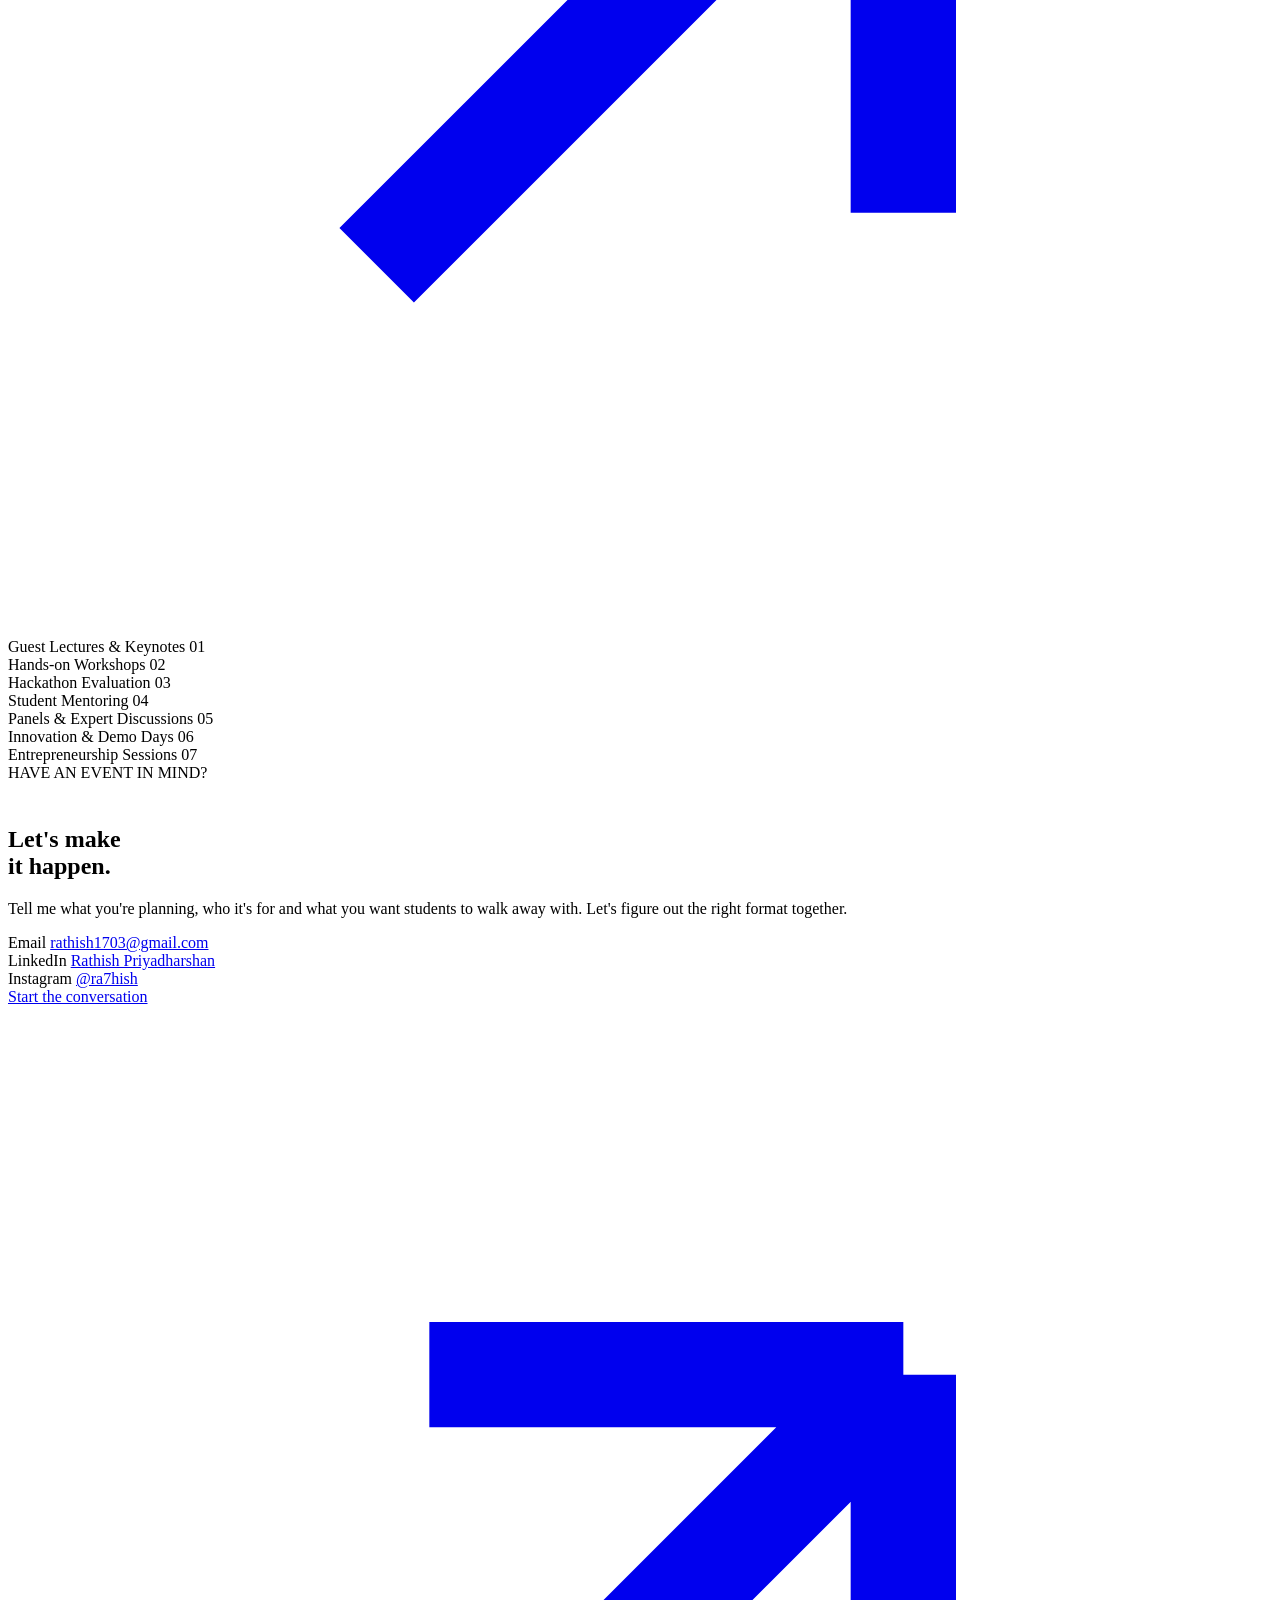
==== commit 172c72d7: "Update index.html" ====
--- a/Rathish/index.html
+++ b/Rathish/index.html
@@ -61,7 +61,7 @@
       </div>
 
       <div class="hero__portrait reveal">
-        <img src="assets/images/rathish-hero.jpg" alt="Rathish Priyadharshan speaking with a microphone while evaluating student teams at a hackathon.">
+        <img src="Rathish/assets/images/rathish-hero.jpg" alt="Rathish Priyadharshan speaking with a microphone while evaluating student teams at a hackathon.">
         <div class="hero__portrait-frame"></div>
         <span class="hero__portrait-tag">On the floor — Hackathon evaluation</span>
       </div>
@@ -301,28 +301,28 @@
 
       <div class="gallery reveal">
         <div class="g-item has-photo g-1">
-          <img src="assets/images/rathish-hero.jpg" alt="Rathish Priyadharshan speaking into a microphone while evaluating student teams on a hackathon floor.">
+          <img src="Rathish/assets/images/rathish-hero.jpg" alt="Rathish Priyadharshan speaking into a microphone while evaluating student teams on a hackathon floor.">
           <span class="g-cap">On the evaluation floor</span>
         </div>
         <div class="g-item has-photo g-2">
-          <img src="assets/images/rathish-stage.jpeg" alt="Rathish Priyadharshan speaking on stage during a college event.">
+          <img src="Rathish/assets/images/rathish-stage.jpeg" alt="Rathish Priyadharshan speaking on stage during a college event.">
           <span class="g-cap">On stage</span>
         </div>
         <div class="g-item has-photo g-3">
-          <img src="assets/images/rathish-mentoring.jpeg" alt="Rathish Priyadharshan mentoring a student team.">
+          <img src="Rathish/assets/images/rathish-mentoring.jpeg" alt="Rathish Priyadharshan mentoring a student team.">
           <span class="g-cap">With the builders</span>
         </div>
         <div class="g-item has-photo g-4">
-          <img src="assets/images/rathish-panel.jpeg" alt="Rathish Priyadharshan participating in a panel discussion.">
+          <img src="Rathish/assets/images/rathish-panel.jpeg" alt="Rathish Priyadharshan participating in a panel discussion.">
           <span class="g-cap">On the panel</span>
         </div>
 
         <div class="g-item has-photo g-5">
-          <img src="assets/images/rathish-workshop.jpeg" alt="Rathish Priyadharshan conducting a workshop for students.">
+          <img src="Rathish/assets/images/rathish-workshop.jpeg" alt="Rathish Priyadharshan conducting a workshop for students.">
           <span class="g-cap">Inside the workshop</span>
         </div>
         <div class="g-item has-photo g-6">
-          <img src="assets/images/rathish-college.jpeg" alt="Rathish Priyadharshan at a college event with students.">
+          <img src="Rathish/assets/images/rathish-college.jpeg" alt="Rathish Priyadharshan at a college event with students.">
           <span class="g-cap">Back on campus</span>
         </div>
       </div>
